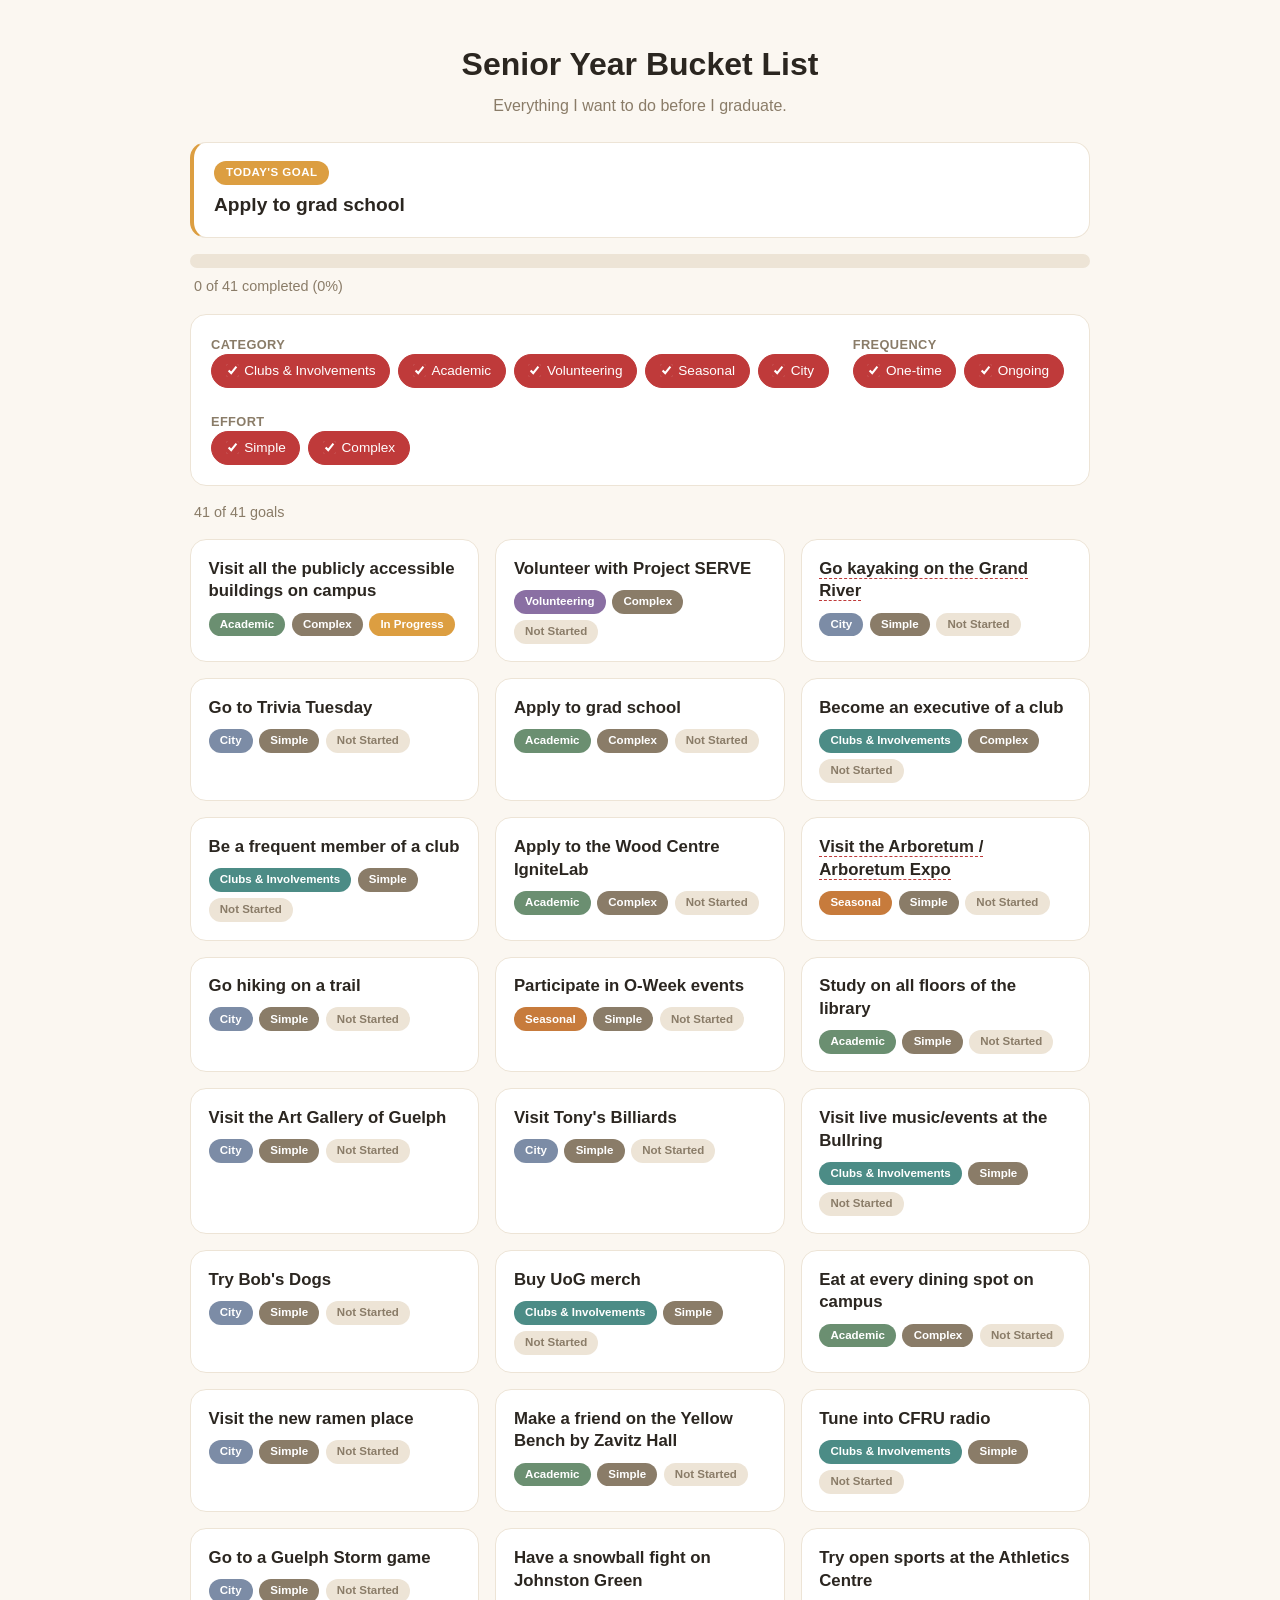
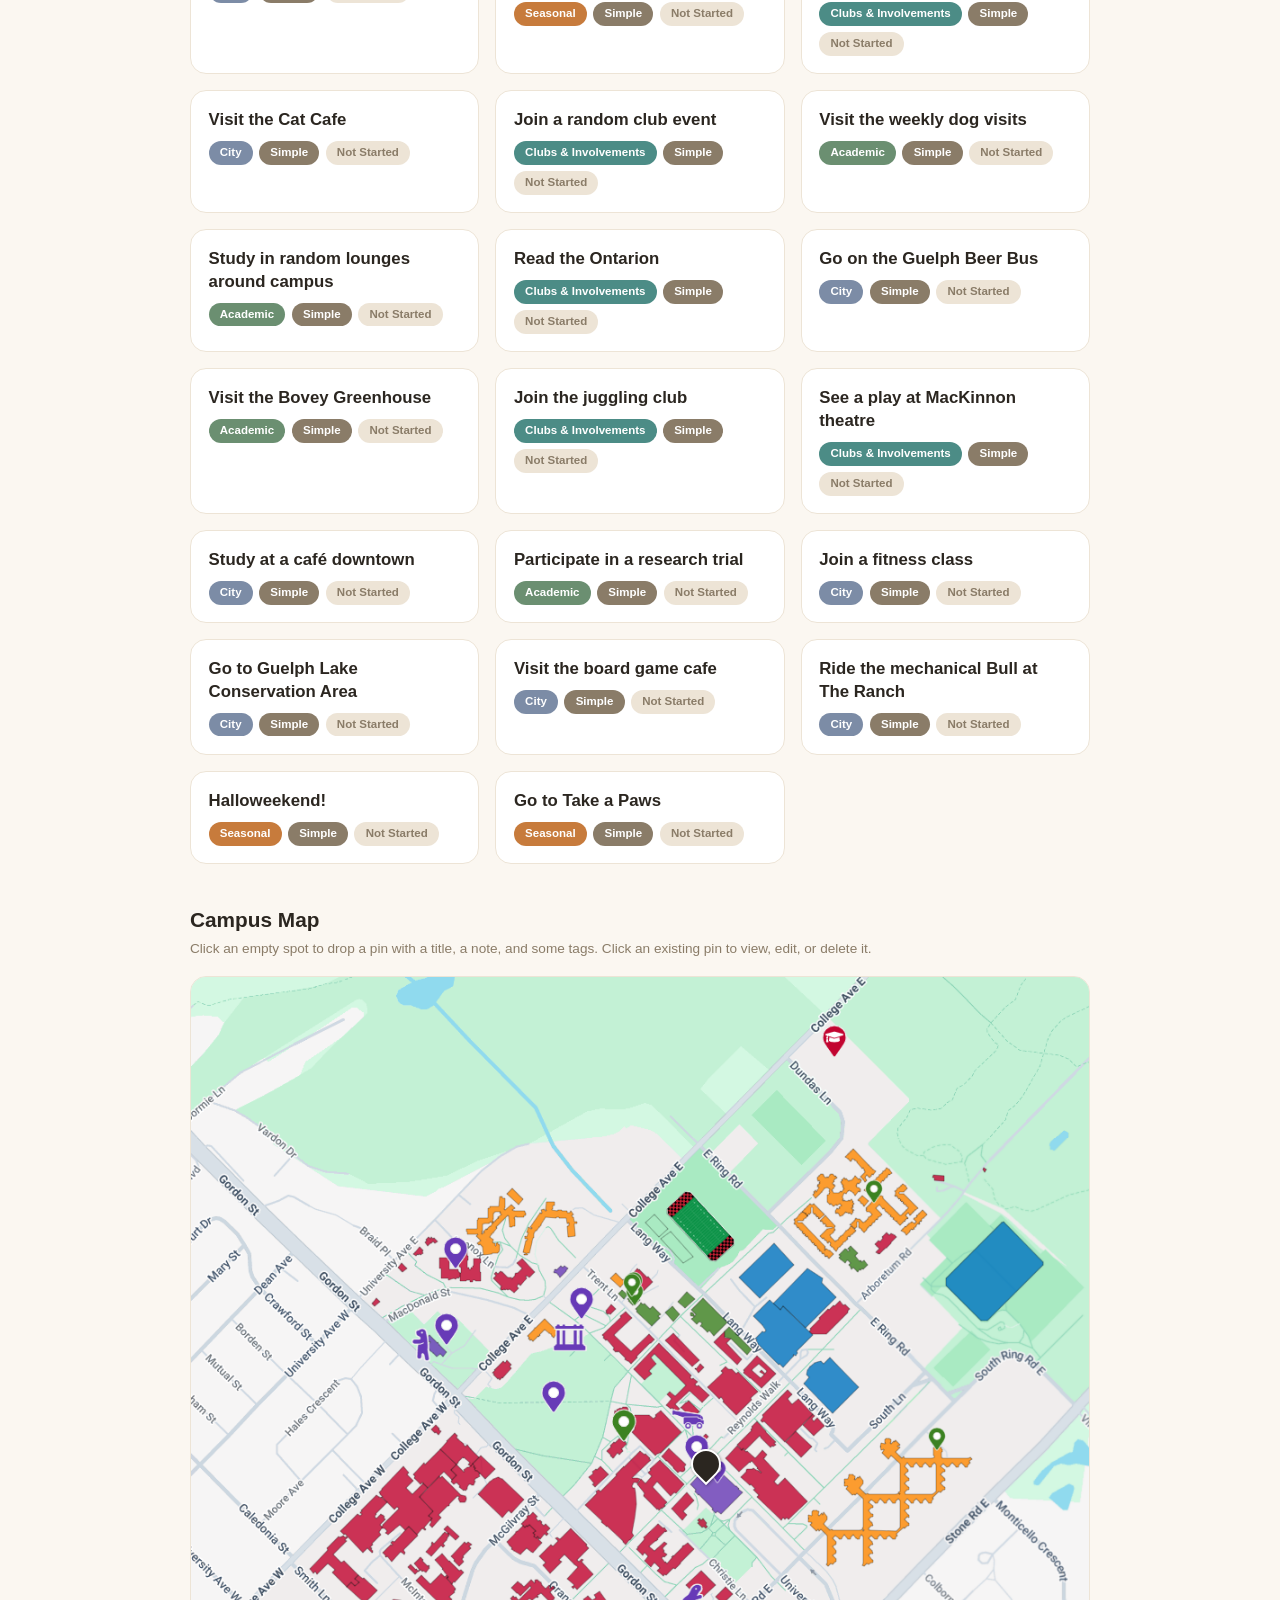
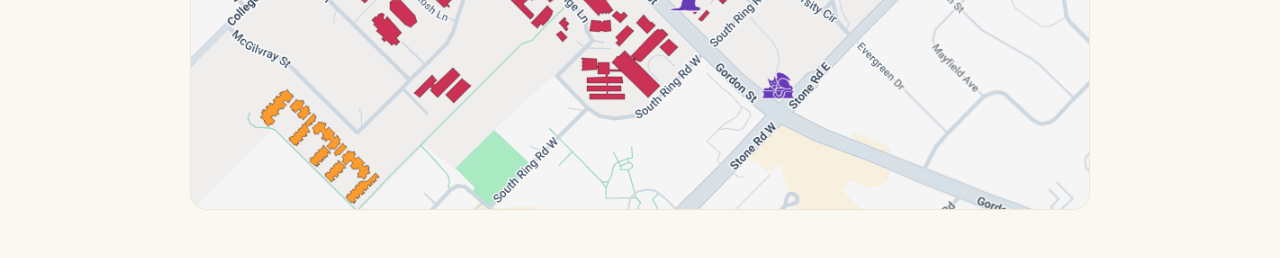
==== index.html @ 3c8c7249 "Added more filters and goals" ====
<!DOCTYPE html>
<html lang="en">
<head>
  <meta charset="UTF-8">
  <meta name="viewport" content="width=device-width, initial-scale=1.0">
  <title>Senior Year Bucket List</title>
  <link rel="stylesheet" href="style.css">
</head>
<body>
  <header class="page-header">
    <h1>Senior Year Bucket List</h1>
    <p class="subtitle">Everything I want to do before I graduate.</p>
  </header>

  <main>
    <section class="todays-goal" id="todaysGoal" aria-label="Today's goal"></section>

    <section class="progress" aria-label="Progress">
      <div class="progress-track">
        <div class="progress-fill" id="progressFill"></div>
      </div>
      <p class="progress-label" id="progressLabel"></p>
    </section>

    <section class="filters" aria-label="Filter goals">
      <fieldset class="filter-group" data-filter-key="category">
        <legend>Category</legend>
        <label class="filter-pill">
          <input type="checkbox" value="clubs-involvements" checked>
          <span>Clubs &amp; Involvements</span>
        </label>
        <label class="filter-pill">
          <input type="checkbox" value="academic" checked>
          <span>Academic</span>
        </label>
        <label class="filter-pill">
          <input type="checkbox" value="volunteering" checked>
          <span>Volunteering</span>
        </label>
        <label class="filter-pill">
          <input type="checkbox" value="seasonal" checked>
          <span>Seasonal</span>
        </label>
        <label class="filter-pill">
          <input type="checkbox" value="city" checked>
          <span>City</span>
        </label>
      </fieldset>

      <fieldset class="filter-group" data-filter-key="frequency">
        <legend>Frequency</legend>
        <label class="filter-pill">
          <input type="checkbox" value="one-time" checked>
          <span>One-time</span>
        </label>
        <label class="filter-pill">
          <input type="checkbox" value="ongoing" checked>
          <span>Ongoing</span>
        </label>
      </fieldset>

      <fieldset class="filter-group" data-filter-key="effort">
        <legend>Effort</legend>
        <label class="filter-pill">
          <input type="checkbox" value="simple" checked>
          <span>Simple</span>
        </label>
        <label class="filter-pill">
          <input type="checkbox" value="complex" checked>
          <span>Complex</span>
        </label>
      </fieldset>
    </section>

    <p class="result-count" id="resultCount"></p>

    <ul class="goal-list" id="goalList" aria-live="polite"></ul>

    <section class="campus-map" aria-label="Campus map">
      <h2>Campus Map</h2>
      <p class="map-hint">
        Click an empty spot to drop a pin with a title, a note, and some tags.
        Click an existing pin to view, edit, or delete it.
      </p>
      <div class="map-container" id="mapContainer">
        <img src="map1.png" alt="University of Guelph campus map" id="mapImage">
      </div>
      <button type="button" id="downloadPlacesBtn" class="download-btn" hidden>
        Download updated places.json
      </button>
    </section>
  </main>

  <script src="app.js"></script>
</body>
</html>
---- style.css ----
:root {
  --color-bg: #FBF7F1;
  --color-text: #2B2620;
  --color-accent: #BF3A3A;
  --color-accent-2: #DC9E41;
  --color-card-bg: #FFFFFF;
  --color-border: #EDE4D6;
  --color-muted: #8A7C68;

  /* goal category color coding, kept separate from the core palette */
  --color-cat-clubs-involvements: #4C8C86;
  --color-cat-academic: #6B8F71;
  --color-cat-volunteering: #8A6FA3;
  --color-cat-seasonal: #C77B3C;
  --color-cat-city: #7C8CA6;
}

* {
  box-sizing: border-box;
}

body {
  margin: 0;
  padding: 0 1.5rem 3rem;
  background: var(--color-bg);
  color: var(--color-text);
  font-family: -apple-system, BlinkMacSystemFont, "Segoe UI", Roboto, sans-serif;
  line-height: 1.5;
}

.page-header {
  max-width: 900px;
  margin: 0 auto;
  padding: 2.5rem 0 1.5rem;
  text-align: center;
}

.page-header h1 {
  margin: 0 0 0.4rem;
  font-size: 2rem;
}

.subtitle {
  margin: 0;
  color: var(--color-muted);
}

main {
  max-width: 900px;
  margin: 0 auto;
}

.todays-goal {
  background: var(--color-card-bg);
  border: 1px solid var(--color-border);
  border-left: 4px solid var(--color-accent-2);
  border-radius: 16px;
  padding: 1.1rem 1.25rem;
  margin-bottom: 1rem;
  display: flex;
  flex-direction: column;
  gap: 0.4rem;
}

.todays-goal-badge {
  display: inline-block;
  align-self: flex-start;
  padding: 0.2rem 0.75rem;
  border-radius: 20px;
  background: var(--color-accent-2);
  color: #fff;
  font-size: 0.72rem;
  font-weight: 700;
  text-transform: uppercase;
  letter-spacing: 0.04em;
}

.todays-goal h2 {
  margin: 0;
  font-size: 1.2rem;
}

.todays-goal h2 a {
  color: inherit;
  text-decoration: none;
  border-bottom: 1px dashed var(--color-accent-2);
}

.todays-goal h2 a:hover {
  color: var(--color-accent);
}

.todays-goal p {
  margin: 0;
  color: var(--color-muted);
  font-size: 0.9rem;
}

.progress {
  margin-bottom: 1rem;
}

.progress-track {
  width: 100%;
  height: 14px;
  background: var(--color-border);
  border-radius: 20px;
  overflow: hidden;
}

.progress-fill {
  height: 100%;
  width: 0%;
  background: var(--color-accent);
  border-radius: 20px;
  transition: width 0.25s ease;
}

.progress-label {
  margin: 0.5rem 0 0 0.25rem;
  font-size: 0.9rem;
  color: var(--color-muted);
}

.filters {
  display: flex;
  flex-wrap: wrap;
  gap: 1.5rem;
  padding: 1.25rem;
  background: var(--color-card-bg);
  border: 1px solid var(--color-border);
  border-radius: 16px;
  margin-bottom: 1rem;
}

.filter-group {
  border: none;
  margin: 0;
  padding: 0;
  display: flex;
  align-items: center;
  gap: 0.5rem;
  flex-wrap: wrap;
}

.filter-group legend {
  font-size: 0.8rem;
  font-weight: 600;
  color: var(--color-muted);
  text-transform: uppercase;
  letter-spacing: 0.03em;
  padding: 0;
  margin-right: 0.25rem;
}

.filter-pill {
  display: inline-flex;
  align-items: center;
  gap: 0.35rem;
  padding: 0.35rem 0.85rem;
  border: 1px solid var(--color-border);
  border-radius: 20px;
  font-size: 0.85rem;
  cursor: pointer;
  background: var(--color-bg);
  transition: background 0.15s ease, border-color 0.15s ease;
}

.filter-pill:has(input:checked) {
  background: var(--color-accent);
  border-color: var(--color-accent);
  color: #fff;
}

.filter-pill input {
  margin: 0;
  accent-color: var(--color-accent);
}

.result-count {
  color: var(--color-muted);
  font-size: 0.9rem;
  margin: 0 0 1rem 0.25rem;
}

.goal-list {
  list-style: none;
  margin: 0;
  padding: 0;
  display: grid;
  grid-template-columns: repeat(auto-fill, minmax(260px, 1fr));
  gap: 1rem;
}

.goal-card {
  background: var(--color-card-bg);
  border: 1px solid var(--color-border);
  border-radius: 16px;
  padding: 1.1rem;
  display: flex;
  flex-direction: column;
  gap: 0.6rem;
}

.goal-card h2 {
  margin: 0;
  font-size: 1.05rem;
  line-height: 1.35;
}

.goal-card h2 a {
  color: inherit;
  text-decoration: none;
  border-bottom: 1px dashed var(--color-accent);
}

.goal-card h2 a:hover {
  color: var(--color-accent);
}

.badges {
  display: flex;
  flex-wrap: wrap;
  gap: 0.4rem;
}

.badge {
  display: inline-block;
  padding: 0.2rem 0.7rem;
  border-radius: 20px;
  font-size: 0.72rem;
  font-weight: 600;
  color: #fff;
  text-transform: capitalize;
}

.badge-category-clubs-involvements {
  background: var(--color-cat-clubs-involvements);
}

.badge-category-academic {
  background: var(--color-cat-academic);
}

.badge-category-volunteering {
  background: var(--color-cat-volunteering);
}

.badge-category-seasonal {
  background: var(--color-cat-seasonal);
}

.badge-category-city {
  background: var(--color-cat-city);
}

.badge-effort {
  background: var(--color-muted);
}

.badge-status-not-started {
  background: var(--color-border);
  color: var(--color-muted);
}

.badge-status-in-progress {
  background: var(--color-accent-2);
}

.badge-status-done {
  background: var(--color-accent);
}

.goal-notes {
  margin: 0;
  color: var(--color-muted);
  font-size: 0.85rem;
}

.empty-state {
  grid-column: 1 / -1;
  text-align: center;
  color: var(--color-muted);
  padding: 2.5rem 1rem;
}

.campus-map {
  margin-top: 2.5rem;
}

.campus-map h2 {
  margin: 0 0 0.25rem;
  font-size: 1.3rem;
}

.map-hint {
  margin: 0 0 1rem;
  color: var(--color-muted);
  font-size: 0.85rem;
}

.map-container {
  position: relative;
  width: 100%;
  border: 1px solid var(--color-border);
  border-radius: 16px;
  overflow: hidden;
  cursor: crosshair;
  line-height: 0;
}

.map-container img {
  display: block;
  width: 100%;
  height: auto;
  user-select: none;
  -webkit-user-drag: none;
}

.map-pin {
  position: absolute;
  width: 30px;
  height: 30px;
  margin-left: -15px;
  margin-top: -30px;
  background: var(--color-text);
  border: 2px solid #fff;
  border-radius: 50% 50% 50% 0;
  transform: rotate(-45deg);
  cursor: pointer;
  box-shadow: 0 1px 3px rgba(0, 0, 0, 0.35);
}

.map-pin:hover {
  background: var(--color-accent);
}

.map-popover {
  position: absolute;
  z-index: 10;
  background: var(--color-card-bg);
  border: 1px solid var(--color-border);
  border-radius: 12px;
  padding: 0.85rem;
  min-width: 260px;
  max-width: 300px;
  box-shadow: 0 4px 16px rgba(43, 38, 32, 0.2);
  display: flex;
  flex-direction: column;
  gap: 0.6rem;
  font-size: 0.85rem;
  line-height: 1.4;
  cursor: default;
}

.map-popover h3 {
  margin: 0;
  font-size: 0.9rem;
}

.map-popover p {
  margin: 0;
  color: var(--color-text);
}

.map-popover label.field-label {
  display: flex;
  flex-direction: column;
  gap: 0.3rem;
  font-size: 0.75rem;
  font-weight: 600;
  color: var(--color-muted);
  text-transform: uppercase;
  letter-spacing: 0.03em;
}

.map-popover select,
.map-popover input[type="text"],
.map-popover textarea {
  padding: 0.4rem 0.5rem;
  border-radius: 8px;
  border: 1px solid var(--color-border);
  font-size: 0.85rem;
  font-family: inherit;
  color: var(--color-text);
  text-transform: none;
  font-weight: 400;
  letter-spacing: normal;
  resize: vertical;
}

.map-popover-tags {
  display: flex;
  flex-wrap: wrap;
  gap: 0.4rem;
}

.map-popover-tags label {
  display: inline-flex;
  align-items: center;
  gap: 0.3rem;
  padding: 0.25rem 0.6rem;
  border: 1px solid var(--color-border);
  border-radius: 20px;
  font-size: 0.75rem;
  cursor: pointer;
  text-transform: none;
  font-weight: 400;
  color: var(--color-text);
}

.map-popover-tags label:has(input:checked) {
  background: var(--color-muted);
  border-color: var(--color-muted);
  color: #fff;
}

.map-popover-tags input {
  margin: 0;
}

.place-tags {
  display: flex;
  flex-wrap: wrap;
  gap: 0.35rem;
}

.badge-tag {
  background: var(--color-muted);
}

.map-popover-actions {
  display: flex;
  justify-content: flex-end;
  gap: 0.5rem;
  flex-wrap: wrap;
}

.map-popover button {
  padding: 0.35rem 0.9rem;
  border-radius: 20px;
  border: 1px solid var(--color-border);
  background: var(--color-bg);
  font-size: 0.8rem;
  cursor: pointer;
  font-family: inherit;
}

.map-popover button.primary {
  background: var(--color-accent);
  border-color: var(--color-accent);
  color: #fff;
}

.map-popover button.primary:disabled {
  background: var(--color-border);
  border-color: var(--color-border);
  color: var(--color-muted);
  cursor: not-allowed;
}

.download-btn {
  margin-top: 1rem;
  padding: 0.5rem 1.1rem;
  border-radius: 20px;
  border: 1px solid var(--color-accent);
  background: var(--color-accent);
  color: #fff;
  font-size: 0.85rem;
  cursor: pointer;
  font-family: inherit;
}
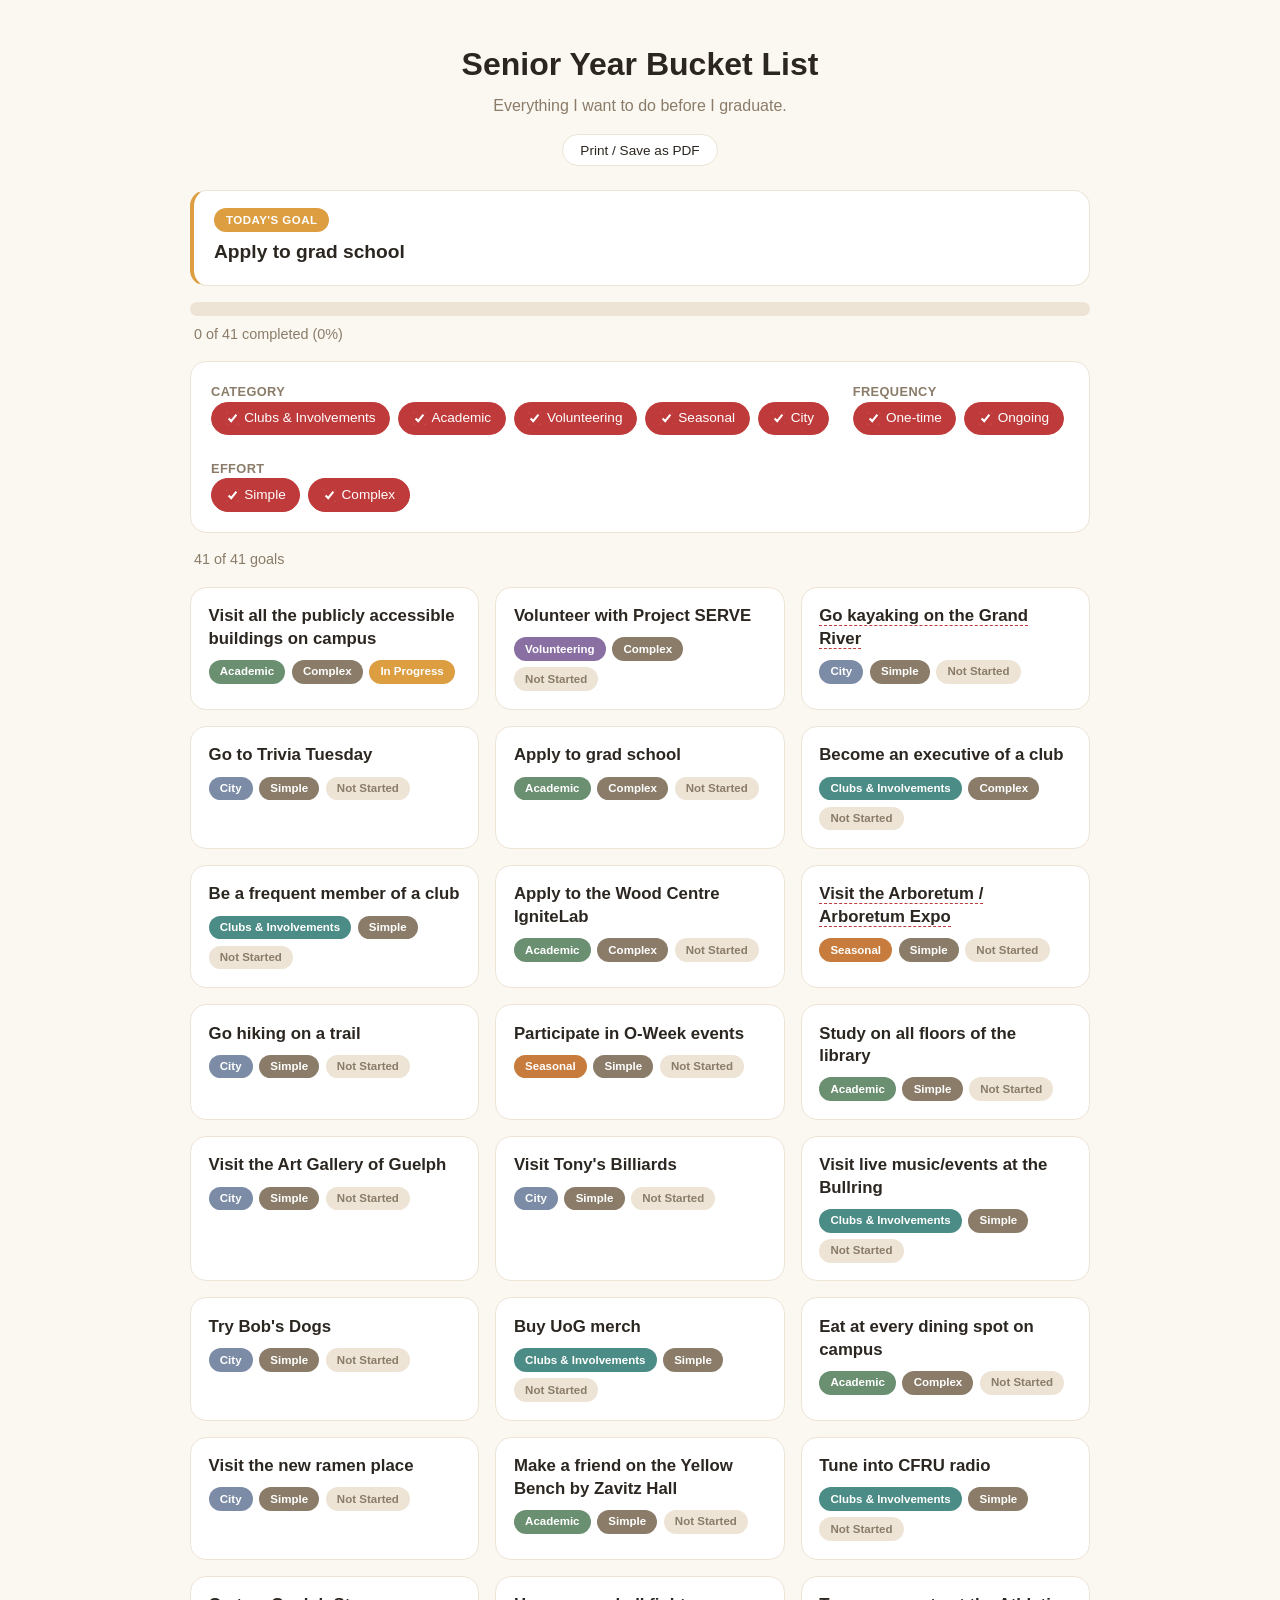
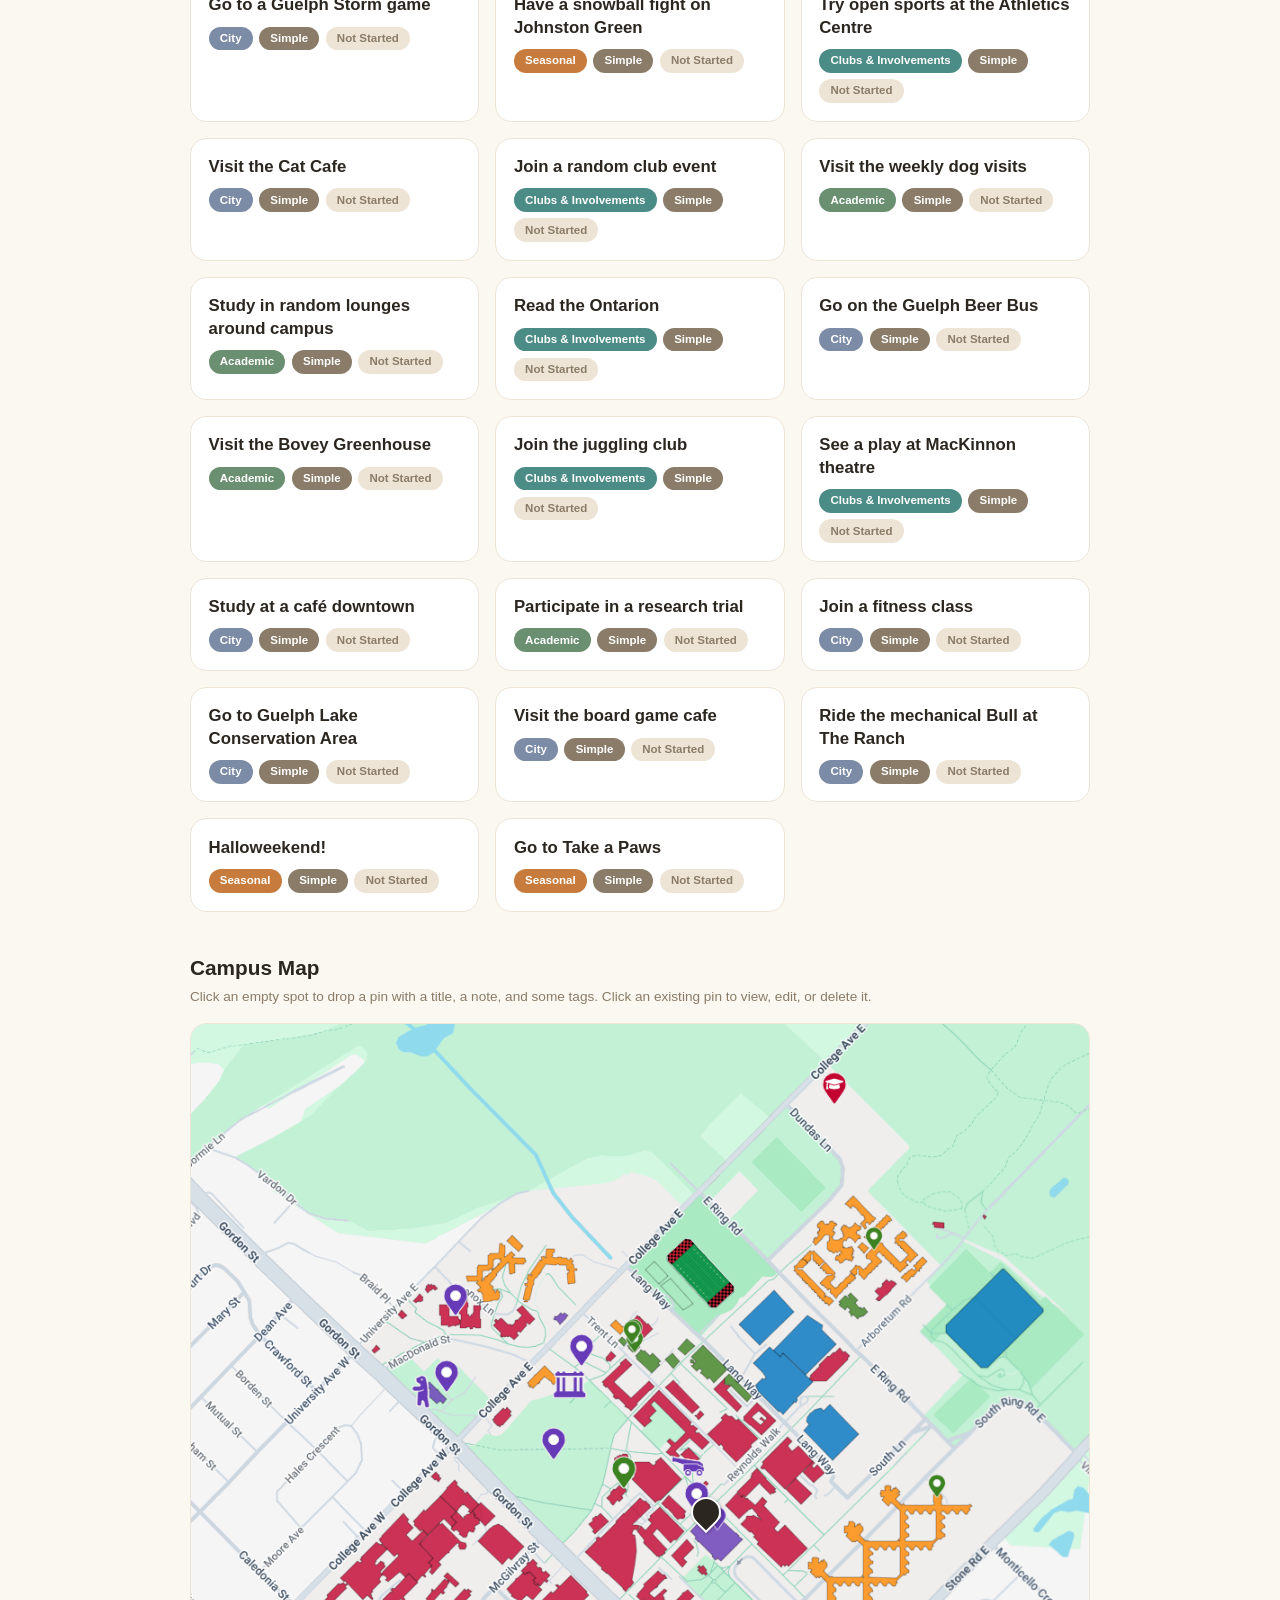
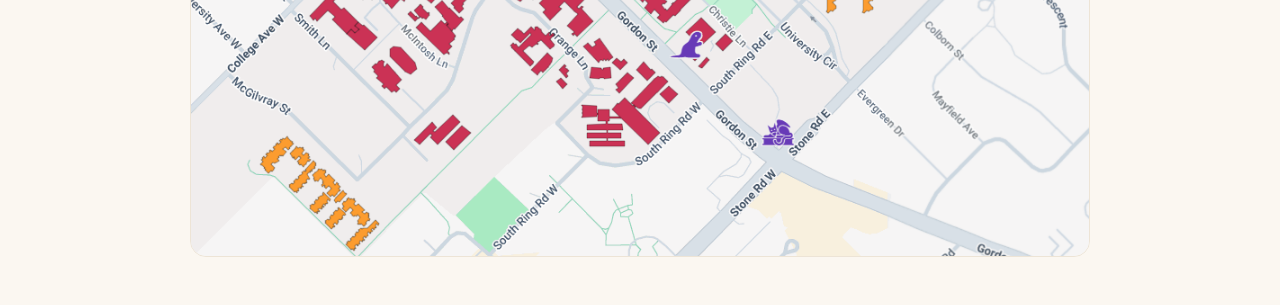
==== commit 1034ad96: "Genereated a print stylesheet" ====
--- a/index.html
+++ b/index.html
@@ -10,6 +10,7 @@
   <header class="page-header">
     <h1>Senior Year Bucket List</h1>
     <p class="subtitle">Everything I want to do before I graduate.</p>
+    <button type="button" id="printBtn" class="print-btn">Print / Save as PDF</button>
   </header>
 
   <main>
@@ -76,6 +77,8 @@
 
     <ul class="goal-list" id="goalList" aria-live="polite"></ul>
 
+    <div class="print-checklist" id="printChecklist"></div>
+
     <section class="campus-map" aria-label="Campus map">
       <h2>Campus Map</h2>
       <p class="map-hint">
--- a/style.css
+++ b/style.css
@@ -41,8 +41,24 @@
 }
 
 .subtitle {
-  margin: 0;
-  color: var(--color-muted);
+  margin: 0 0 1rem;
+  color: var(--color-muted);
+}
+
+.print-btn {
+  padding: 0.45rem 1.1rem;
+  border-radius: 20px;
+  border: 1px solid var(--color-border);
+  background: var(--color-card-bg);
+  color: var(--color-text);
+  font-size: 0.85rem;
+  cursor: pointer;
+  font-family: inherit;
+}
+
+.print-btn:hover {
+  border-color: var(--color-accent);
+  color: var(--color-accent);
 }
 
 main {
@@ -282,6 +298,10 @@
   text-align: center;
   color: var(--color-muted);
   padding: 2.5rem 1rem;
+}
+
+.print-checklist {
+  display: none;
 }
 
 .campus-map {
@@ -470,3 +490,94 @@
   cursor: pointer;
   font-family: inherit;
 }
+
+@media print {
+  body {
+    background: #fff;
+    color: #000;
+    padding: 0;
+  }
+
+  .print-btn,
+  .todays-goal,
+  .progress,
+  .filters,
+  .result-count,
+  .goal-list,
+  .campus-map {
+    display: none !important;
+  }
+
+  .page-header {
+    padding: 0 0 1rem;
+    text-align: left;
+  }
+
+  .print-checklist {
+    display: block;
+  }
+
+  .print-group {
+    margin-top: 1.5rem;
+  }
+
+  .print-group:first-child {
+    margin-top: 0;
+  }
+
+  .print-group-title {
+    margin: 0 0 0.3rem;
+    font-size: 0.75rem;
+    font-weight: 700;
+    text-transform: uppercase;
+    letter-spacing: 0.06em;
+    color: #555;
+    border-bottom: 1px solid #999;
+    padding-bottom: 0.25rem;
+  }
+
+  .print-group-list {
+    list-style: none;
+    margin: 0;
+    padding: 0;
+  }
+
+  .goal-card {
+    display: flex;
+    align-items: baseline;
+    gap: 0.5rem;
+    background: transparent;
+    border: none;
+    border-bottom: 1px solid #ccc;
+    border-radius: 0;
+    padding: 0.4rem 0;
+    break-inside: avoid;
+  }
+
+  .goal-card h2 {
+    font-size: 1rem;
+    font-weight: 400;
+  }
+
+  .goal-card h2::before {
+    content: "\2610  ";
+  }
+
+  .goal-card[data-status="done"] h2::before {
+    content: "\2611  ";
+  }
+
+  .goal-card .badges {
+    display: none;
+  }
+
+  .goal-card .goal-notes {
+    color: #555;
+    font-size: 0.8rem;
+  }
+
+  .goal-card h2 a {
+    color: inherit;
+    text-decoration: underline;
+  }
+}
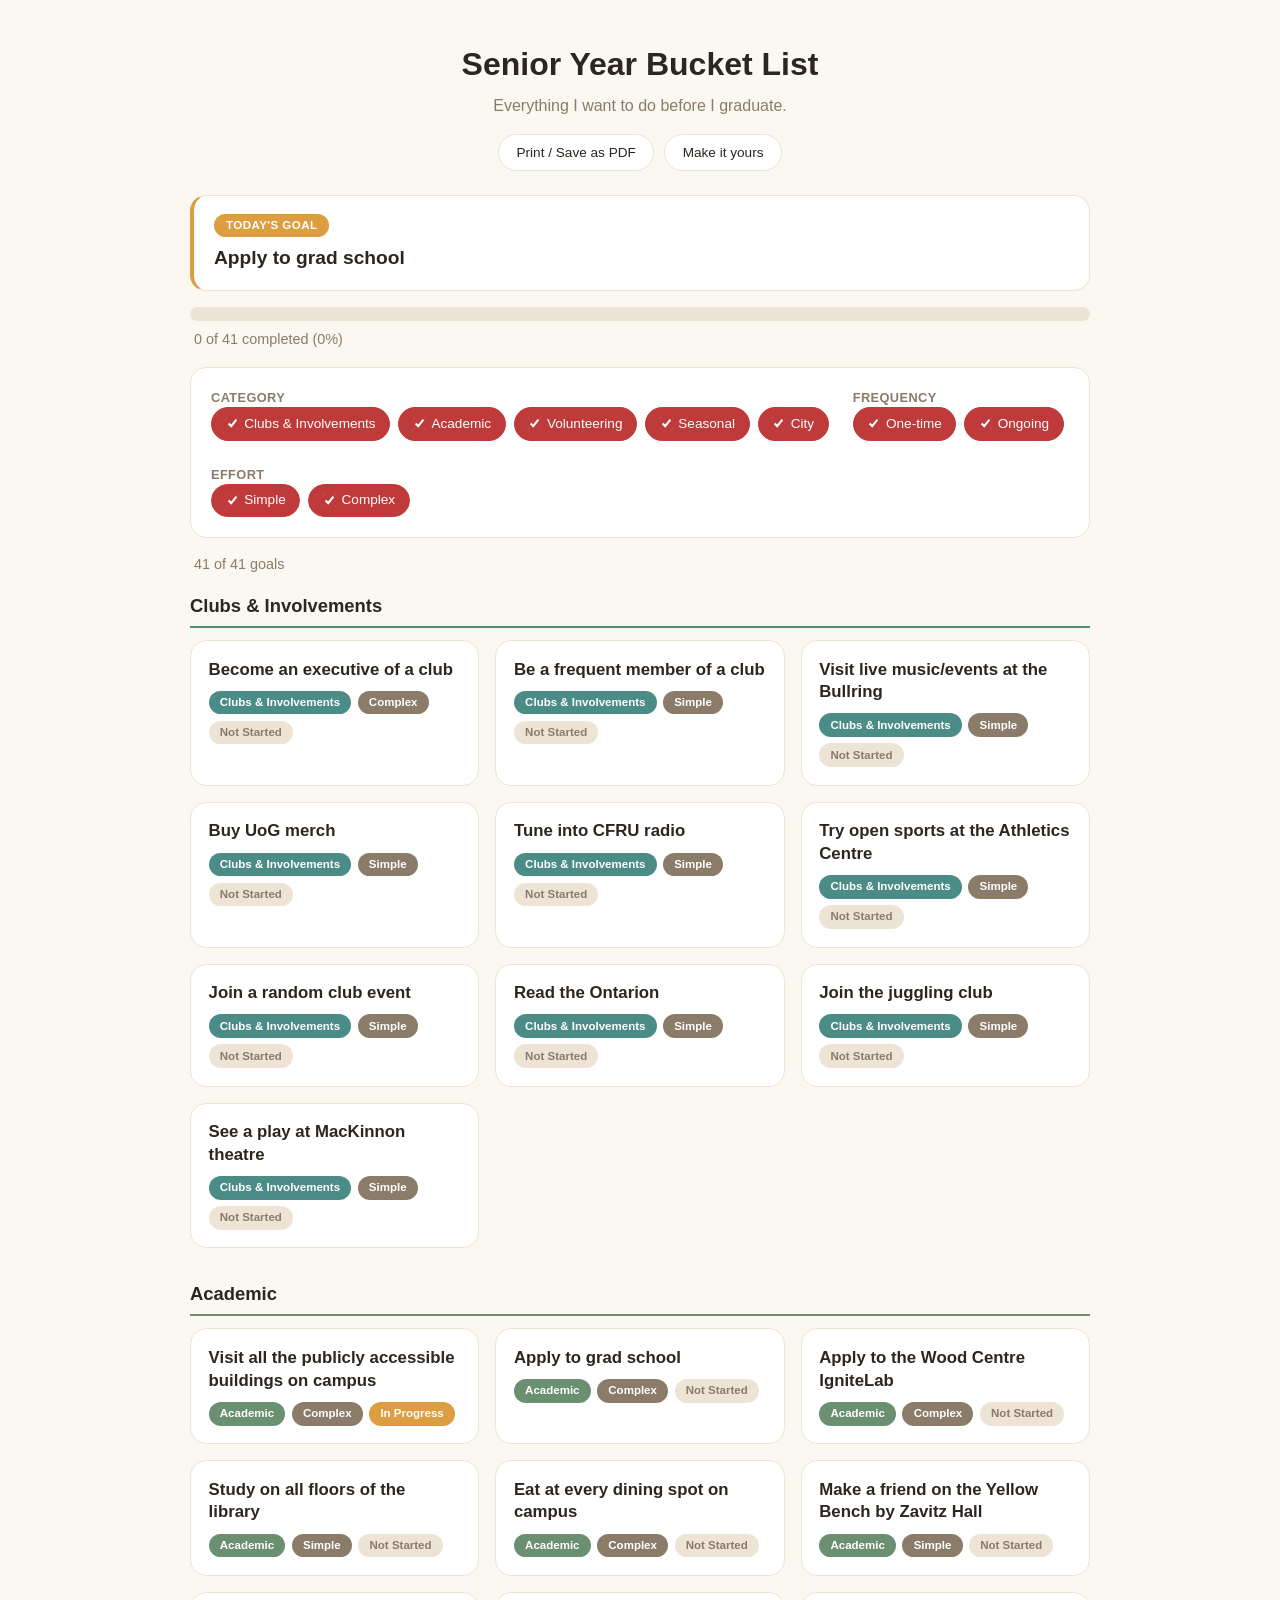
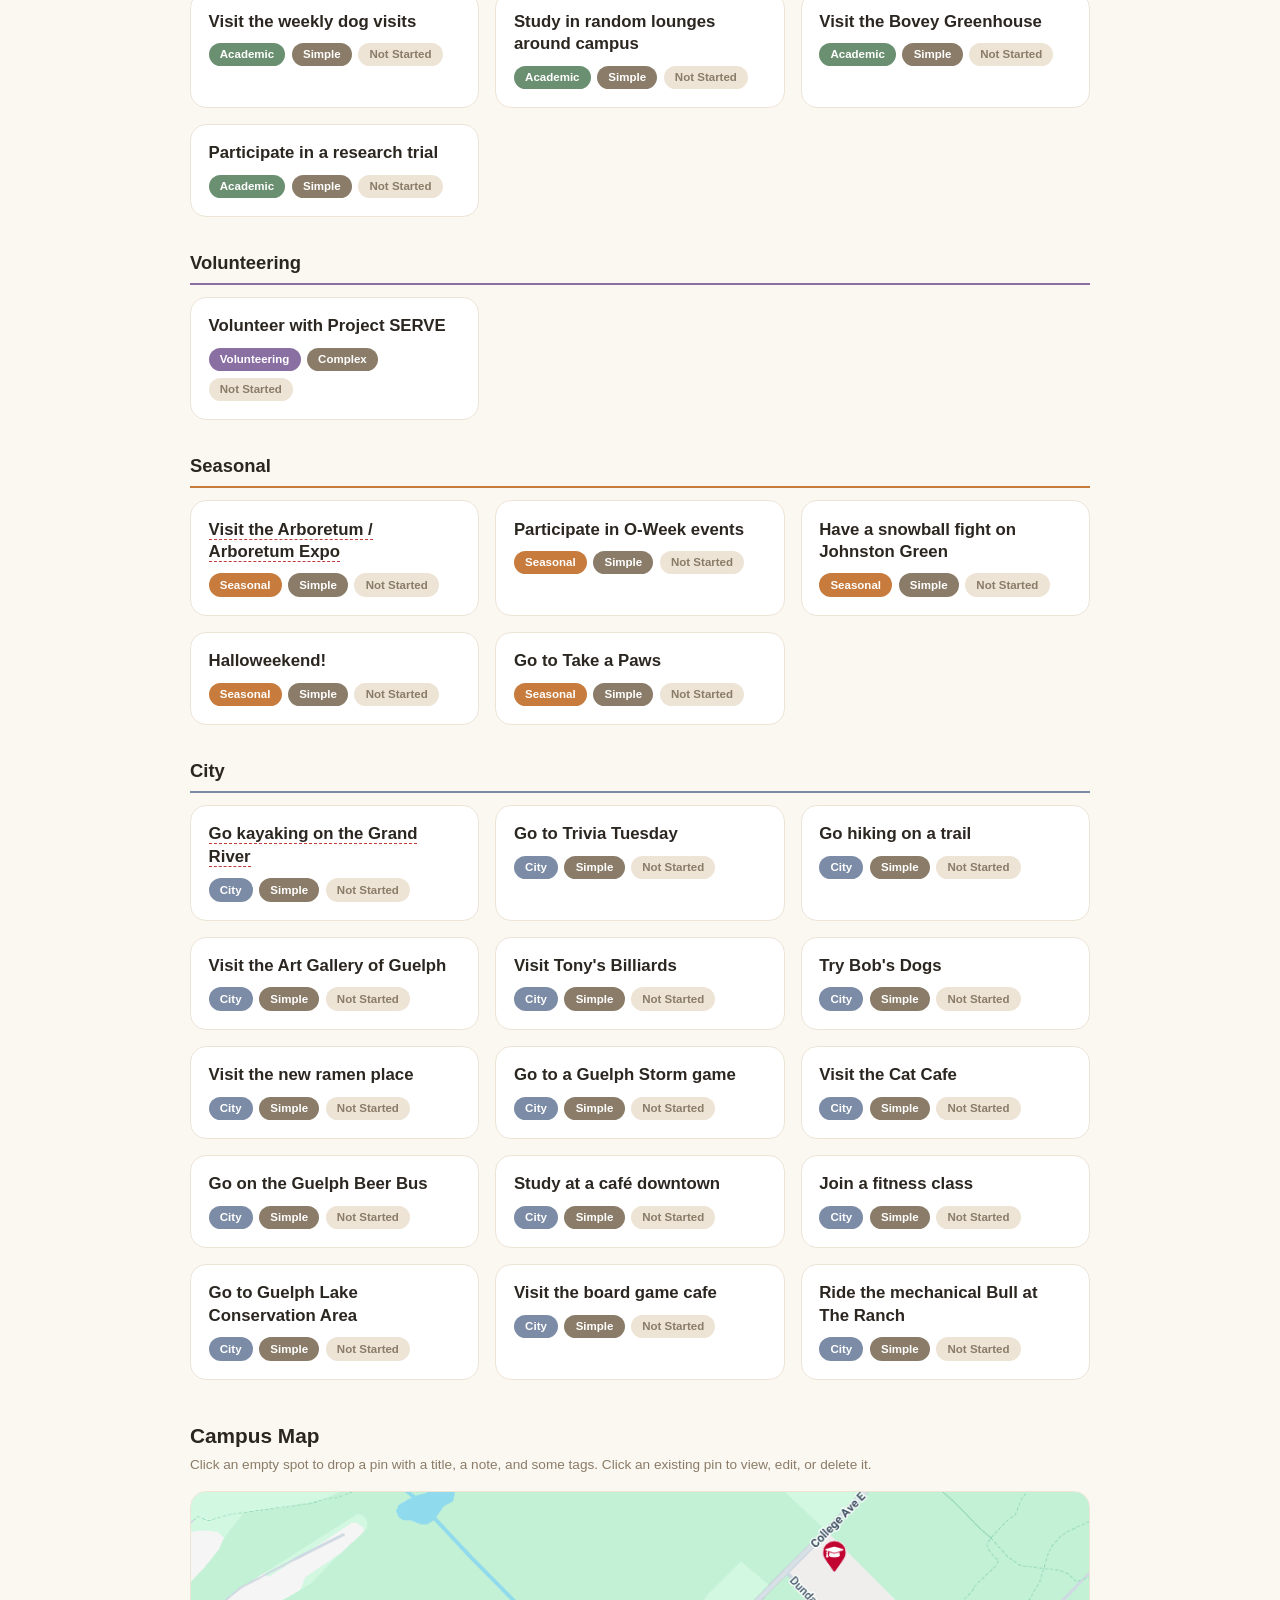
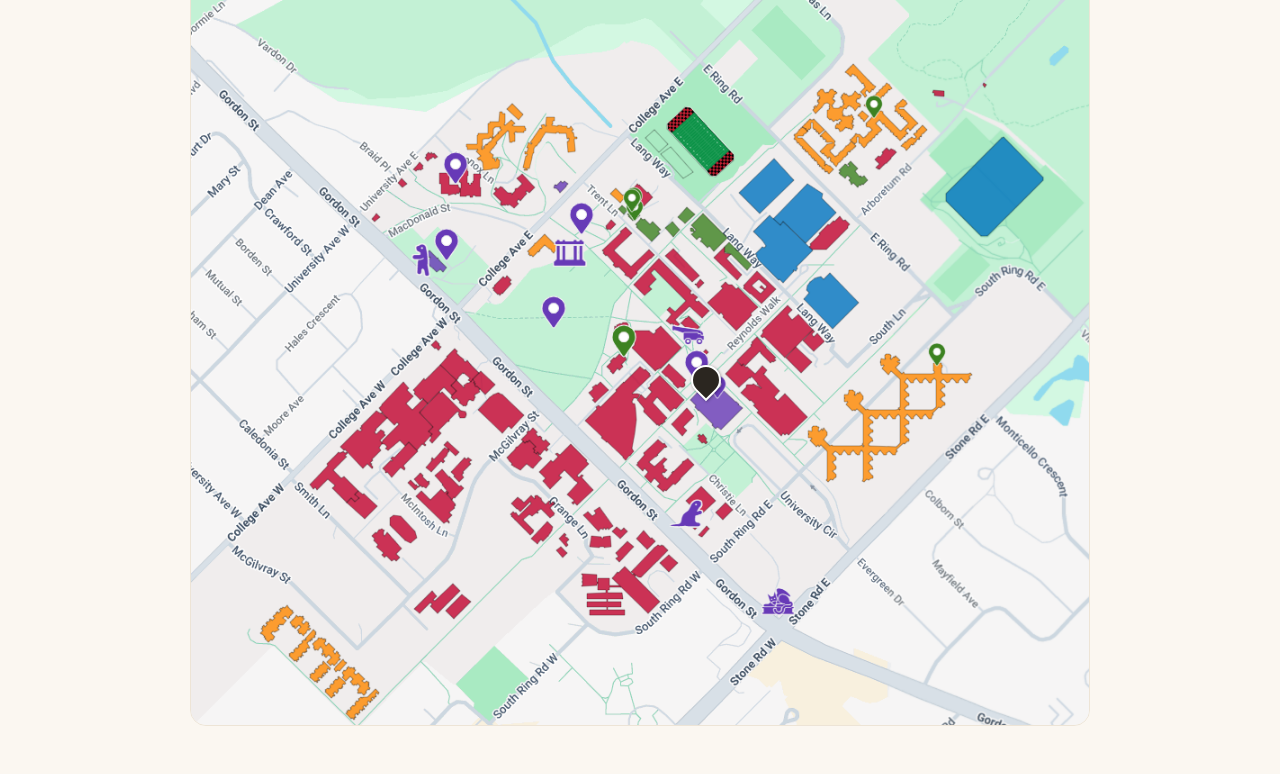
==== commit fa9e97b5: "Created a local ver of the list so that others can join and do the same. Added a CRUD feature for th" ====
--- a/index.html
+++ b/index.html
@@ -10,7 +10,10 @@
   <header class="page-header">
     <h1>Senior Year Bucket List</h1>
     <p class="subtitle">Everything I want to do before I graduate.</p>
-    <button type="button" id="printBtn" class="print-btn">Print / Save as PDF</button>
+    <div class="header-actions">
+      <button type="button" id="printBtn" class="print-btn">Print / Save as PDF</button>
+      <a href="make-it-yours.html" class="print-btn">Make it yours</a>
+    </div>
   </header>
 
   <main>
@@ -75,7 +78,7 @@
 
     <p class="result-count" id="resultCount"></p>
 
-    <ul class="goal-list" id="goalList" aria-live="polite"></ul>
+    <div id="goalList" aria-live="polite"></div>
 
     <div class="print-checklist" id="printChecklist"></div>
 
--- a/style.css
+++ b/style.css
@@ -45,7 +45,15 @@
   color: var(--color-muted);
 }
 
+.header-actions {
+  display: flex;
+  justify-content: center;
+  gap: 0.6rem;
+  flex-wrap: wrap;
+}
+
 .print-btn {
+  display: inline-block;
   padding: 0.45rem 1.1rem;
   border-radius: 20px;
   border: 1px solid var(--color-border);
@@ -54,6 +62,7 @@
   font-size: 0.85rem;
   cursor: pointer;
   font-family: inherit;
+  text-decoration: none;
 }
 
 .print-btn:hover {
@@ -199,6 +208,27 @@
   margin: 0 0 1rem 0.25rem;
 }
 
+.category-group {
+  margin-bottom: 2rem;
+}
+
+.category-group:last-child {
+  margin-bottom: 0;
+}
+
+.category-group-title {
+  margin: 0 0 0.75rem;
+  padding-bottom: 0.4rem;
+  font-size: 1.15rem;
+  border-bottom: 2px solid var(--color-border);
+}
+
+.category-group-title-clubs-involvements { border-bottom-color: var(--color-cat-clubs-involvements); }
+.category-group-title-academic { border-bottom-color: var(--color-cat-academic); }
+.category-group-title-volunteering { border-bottom-color: var(--color-cat-volunteering); }
+.category-group-title-seasonal { border-bottom-color: var(--color-cat-seasonal); }
+.category-group-title-city { border-bottom-color: var(--color-cat-city); }
+
 .goal-list {
   list-style: none;
   margin: 0;
@@ -294,7 +324,6 @@
 }
 
 .empty-state {
-  grid-column: 1 / -1;
   text-align: center;
   color: var(--color-muted);
   padding: 2.5rem 1rem;
@@ -491,6 +520,45 @@
   font-family: inherit;
 }
 
+.mit-card {
+  background: var(--color-card-bg);
+  border: 1px solid var(--color-border);
+  border-radius: 16px;
+  padding: 1.5rem;
+}
+
+.mit-card p {
+  margin: 0 0 1rem;
+}
+
+.mit-points {
+  margin: 0 0 1.25rem;
+  padding-left: 1.2rem;
+  color: var(--color-muted);
+  display: flex;
+  flex-direction: column;
+  gap: 0.5rem;
+}
+
+.mit-status {
+  margin: 0.75rem 0 0;
+  color: var(--color-muted);
+  font-size: 0.85rem;
+}
+
+.mit-back {
+  margin-top: 1.25rem;
+}
+
+.mit-back a {
+  color: var(--color-muted);
+  text-decoration: none;
+}
+
+.mit-back a:hover {
+  color: var(--color-accent);
+}
+
 @media print {
   body {
     background: #fff;
@@ -503,7 +571,7 @@
   .progress,
   .filters,
   .result-count,
-  .goal-list,
+  .category-group,
   .campus-map {
     display: none !important;
   }
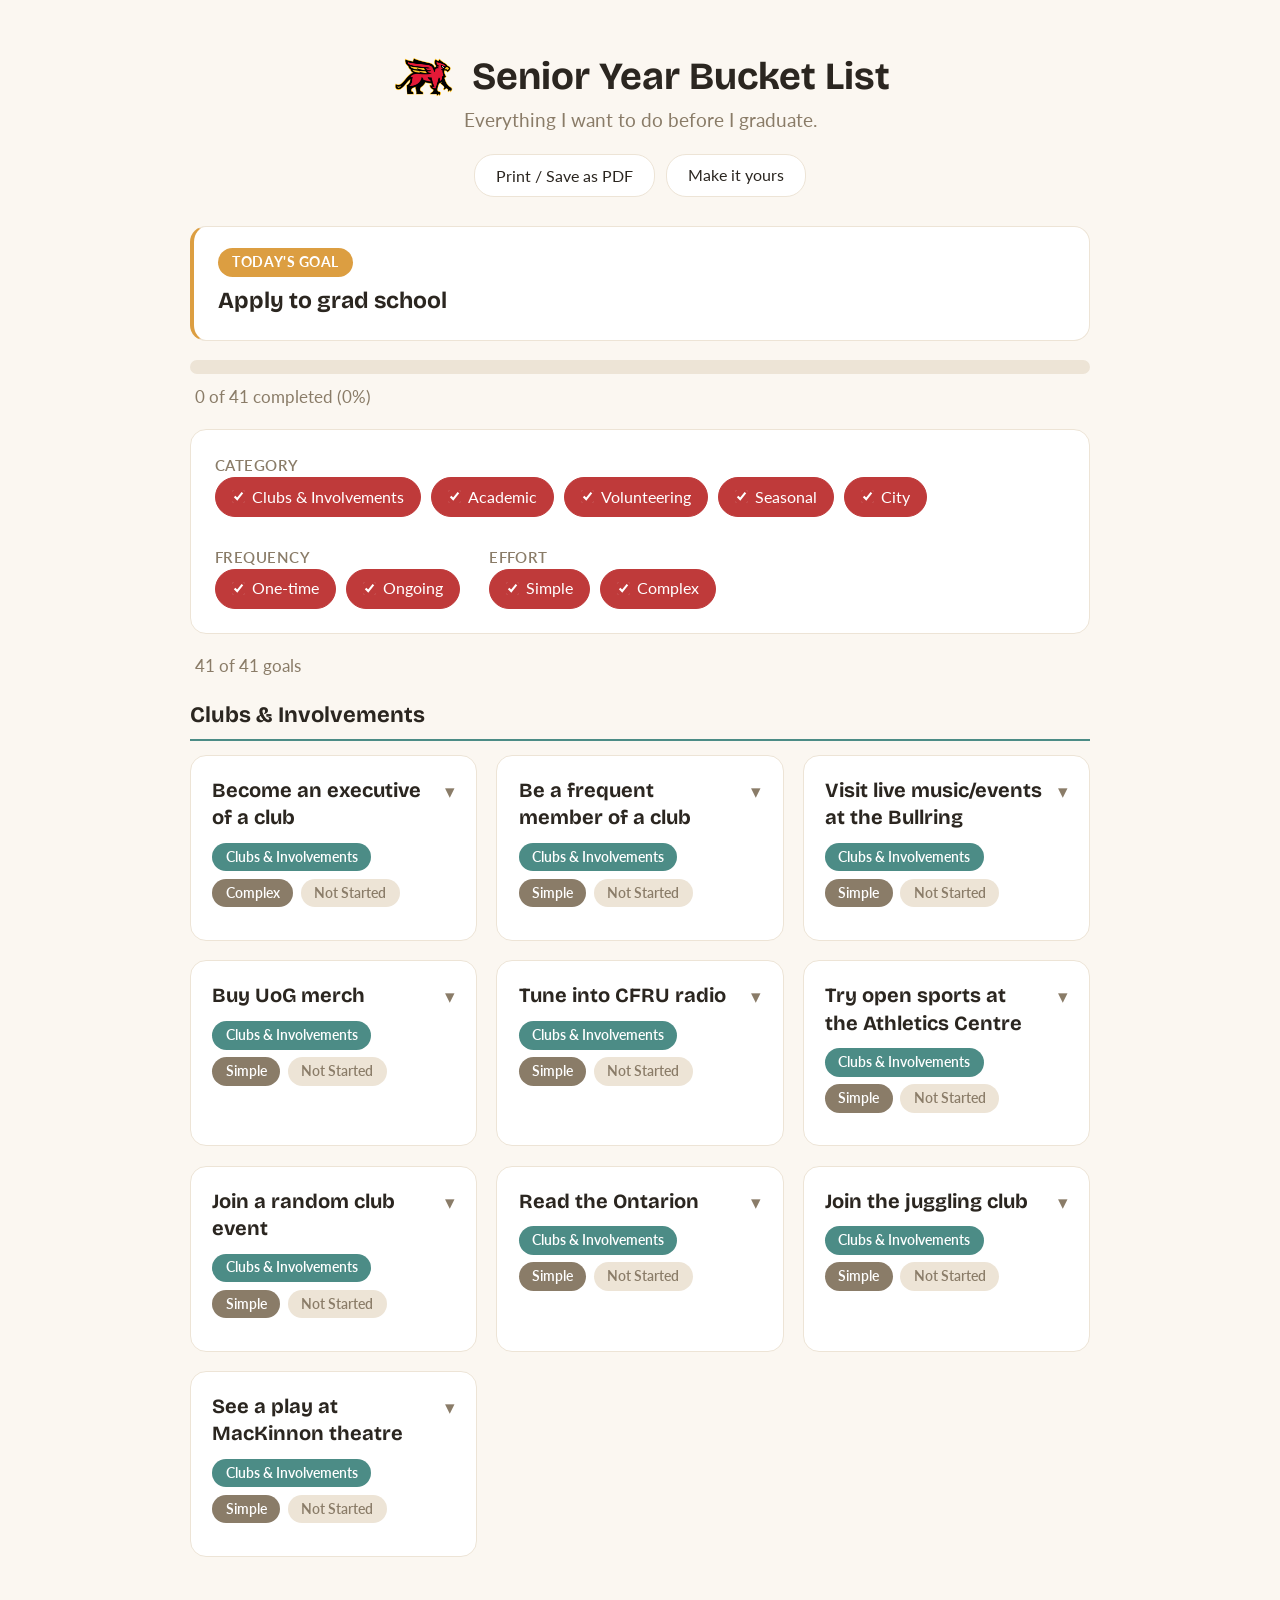
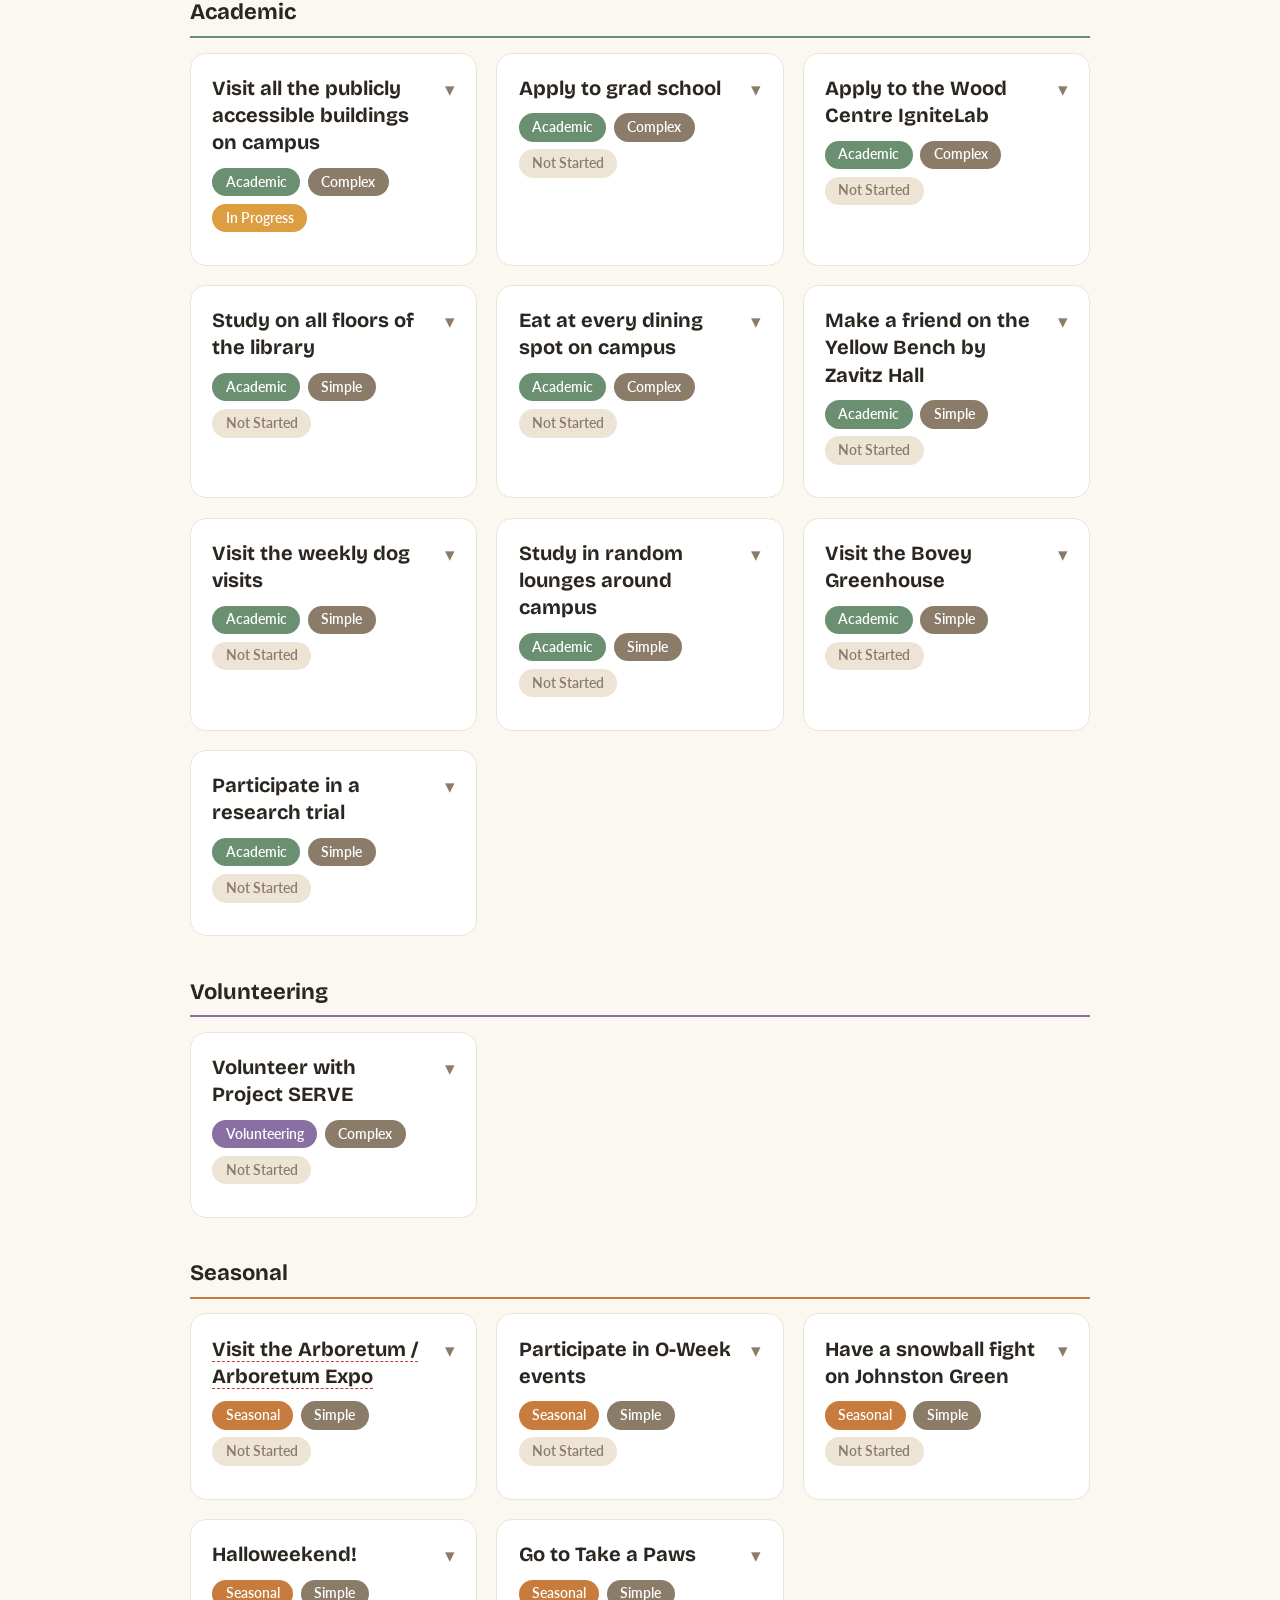
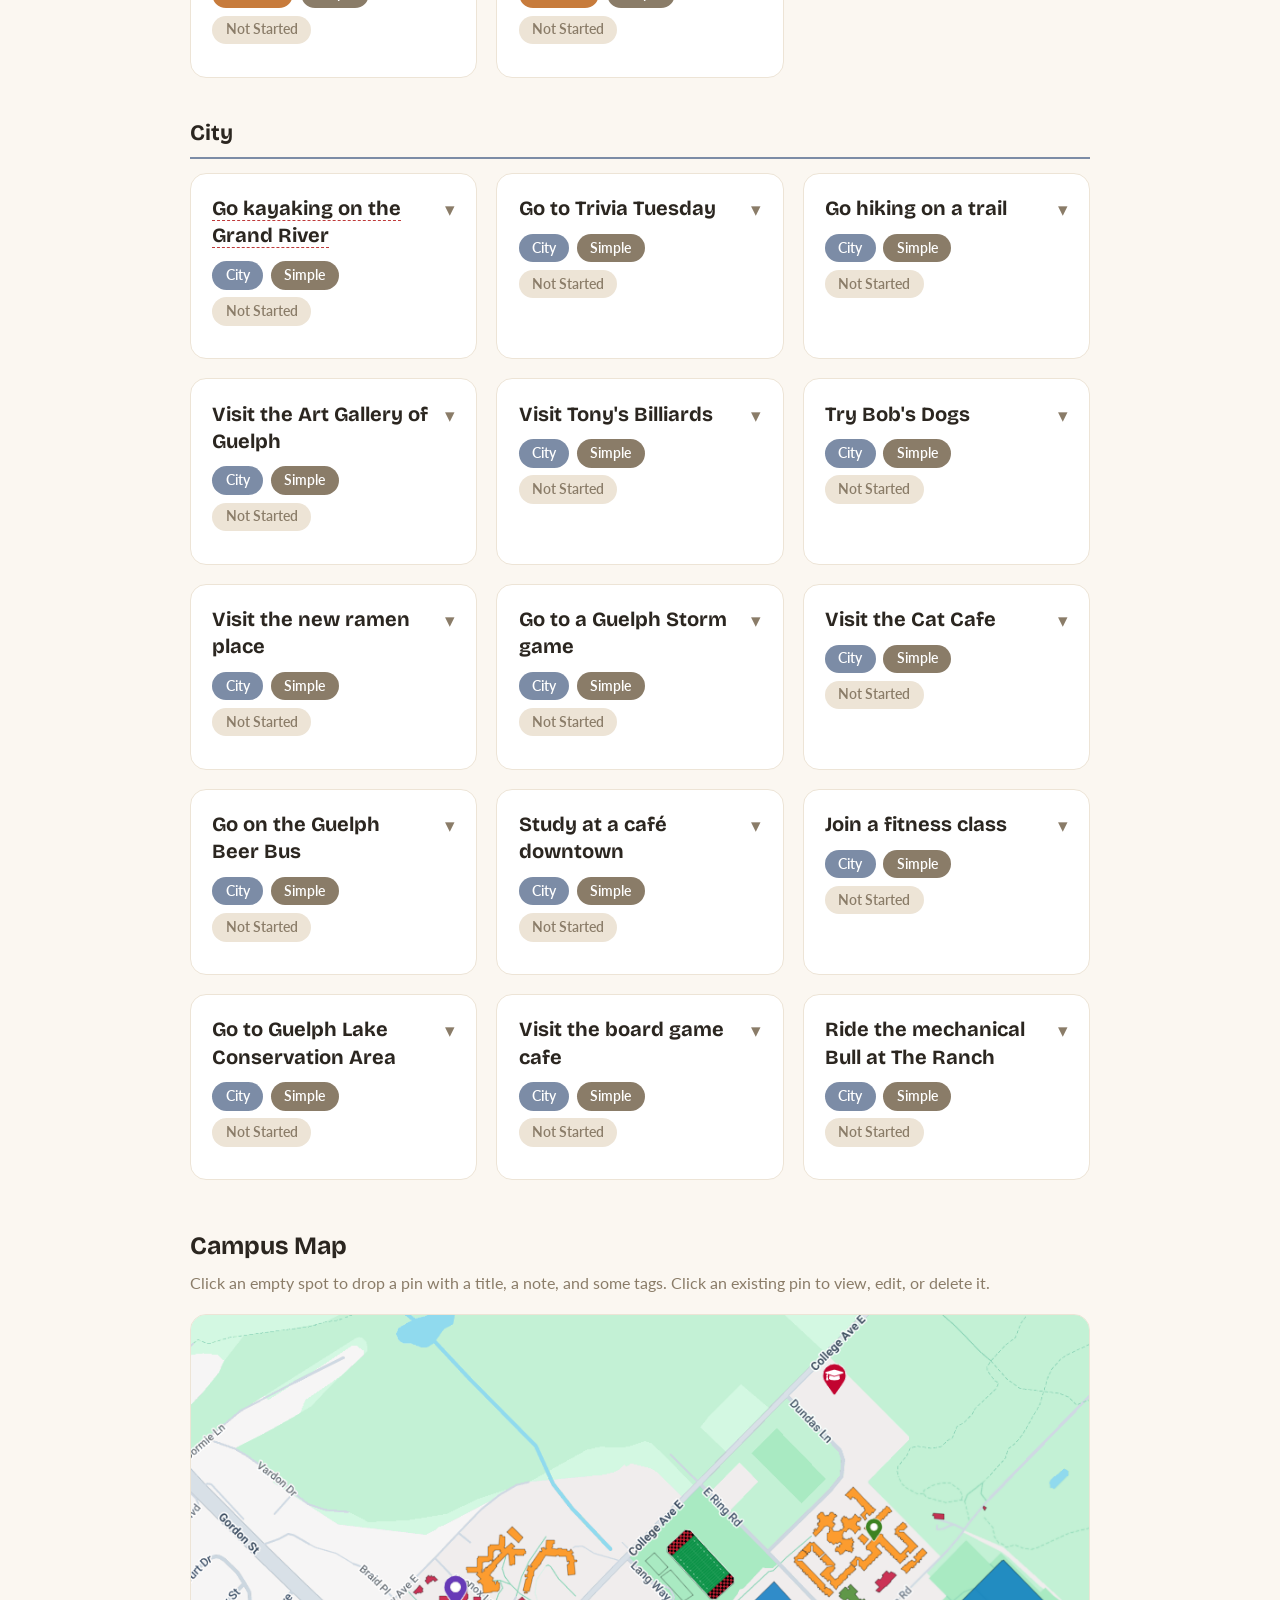
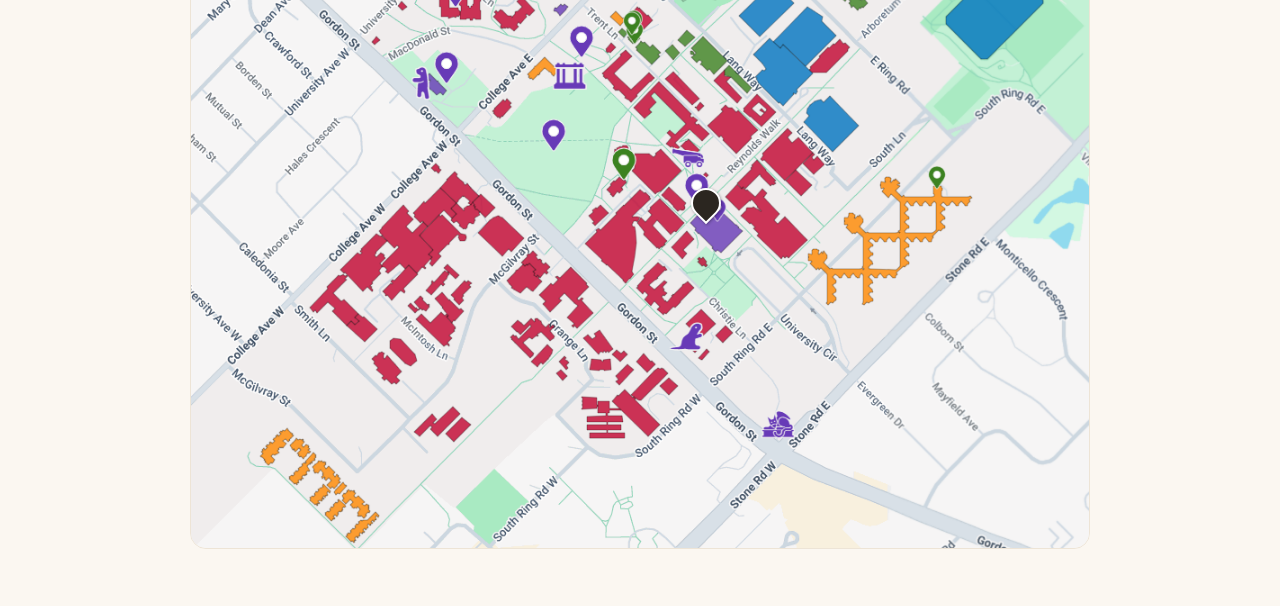
==== commit 1851908e: "Made it more personal/ and diary-like. Able to add images. Updated the HTML to match. Changed and ad" ====
--- a/index.html
+++ b/index.html
@@ -4,11 +4,18 @@
   <meta charset="UTF-8">
   <meta name="viewport" content="width=device-width, initial-scale=1.0">
   <title>Senior Year Bucket List</title>
+  <link rel="icon" type="image/png" href="gryphon-logo.png">
+  <link rel="preconnect" href="https://fonts.googleapis.com">
+  <link rel="preconnect" href="https://fonts.gstatic.com" crossorigin>
+  <link href="https://fonts.googleapis.com/css2?family=Bricolage+Grotesque:opsz,wght@12..96,200..800&family=Lato:wght@400;700;900&display=swap" rel="stylesheet">
   <link rel="stylesheet" href="style.css">
 </head>
 <body>
   <header class="page-header">
-    <h1>Senior Year Bucket List</h1>
+    <div class="page-header-title">
+      <img src="gryphon-logo.png" alt="Gryphon logo" class="site-logo">
+      <h1>Senior Year Bucket List</h1>
+    </div>
     <p class="subtitle">Everything I want to do before I graduate.</p>
     <div class="header-actions">
       <button type="button" id="printBtn" class="print-btn">Print / Save as PDF</button>
--- a/style.css
+++ b/style.css
@@ -13,10 +13,17 @@
   --color-cat-volunteering: #8A6FA3;
   --color-cat-seasonal: #C77B3C;
   --color-cat-city: #7C8CA6;
+
+  --font-heading: 'Bricolage Grotesque', -apple-system, BlinkMacSystemFont, "Segoe UI", sans-serif;
+  --font-body: 'Lato', -apple-system, BlinkMacSystemFont, "Segoe UI", sans-serif;
 }
 
 * {
   box-sizing: border-box;
+}
+
+html {
+  font-size: 120%;
 }
 
 body {
@@ -24,8 +31,12 @@
   padding: 0 1.5rem 3rem;
   background: var(--color-bg);
   color: var(--color-text);
-  font-family: -apple-system, BlinkMacSystemFont, "Segoe UI", Roboto, sans-serif;
+  font-family: var(--font-body);
   line-height: 1.5;
+}
+
+h1, h2, h3 {
+  font-family: var(--font-heading);
 }
 
 .page-header {
@@ -35,9 +46,25 @@
   text-align: center;
 }
 
+.page-header-title {
+  display: flex;
+  align-items: center;
+  justify-content: center;
+  gap: 0.6rem;
+}
+
+.site-logo {
+  height: 2.6rem;
+  width: auto;
+}
+
 .page-header h1 {
   margin: 0 0 0.4rem;
   font-size: 2rem;
+}
+
+.page-header-title h1 {
+  margin: 0;
 }
 
 .subtitle {
@@ -239,13 +266,21 @@
 }
 
 .goal-card {
+  position: relative;
   background: var(--color-card-bg);
   border: 1px solid var(--color-border);
   border-radius: 16px;
   padding: 1.1rem;
+  padding-right: 2.4rem;
   display: flex;
   flex-direction: column;
   gap: 0.6rem;
+  cursor: pointer;
+  transition: border-color 0.15s ease;
+}
+
+.goal-card:hover {
+  border-color: var(--color-accent);
 }
 
 .goal-card h2 {
@@ -262,6 +297,50 @@
 
 .goal-card h2 a:hover {
   color: var(--color-accent);
+}
+
+.expand-indicator {
+  position: absolute;
+  top: 1.1rem;
+  right: 1.1rem;
+  color: var(--color-muted);
+  transition: transform 0.25s ease;
+}
+
+.goal-card.expanded .expand-indicator {
+  transform: rotate(180deg);
+}
+
+.goal-expand {
+  display: grid;
+  grid-template-rows: 0fr;
+  transition: grid-template-rows 0.3s ease;
+}
+
+.goal-card.expanded .goal-expand {
+  grid-template-rows: 1fr;
+}
+
+.goal-expand-inner {
+  overflow: hidden;
+  display: flex;
+  flex-direction: column;
+  gap: 0.6rem;
+}
+
+.goal-notes-empty {
+  margin: 0;
+  color: var(--color-muted);
+  font-size: 0.85rem;
+  font-style: italic;
+}
+
+.goal-image {
+  width: 100%;
+  max-height: 220px;
+  object-fit: cover;
+  border-radius: 10px;
+  display: block;
 }
 
 .badges {
@@ -611,9 +690,7 @@
   }
 
   .goal-card {
-    display: flex;
-    align-items: baseline;
-    gap: 0.5rem;
+    display: block;
     background: transparent;
     border: none;
     border-bottom: 1px solid #ccc;
@@ -625,6 +702,7 @@
   .goal-card h2 {
     font-size: 1rem;
     font-weight: 400;
+    margin: 0;
   }
 
   .goal-card h2::before {
@@ -635,13 +713,29 @@
     content: "\2611  ";
   }
 
-  .goal-card .badges {
+  .goal-card .badges,
+  .goal-card .expand-indicator {
     display: none;
   }
 
-  .goal-card .goal-notes {
+  .goal-card .goal-expand {
+    display: block;
+  }
+
+  .goal-card .goal-expand-inner {
+    overflow: visible;
+    margin: 0.2rem 0 0 1.3rem;
+  }
+
+  .goal-card .goal-notes,
+  .goal-card .goal-notes-empty {
     color: #555;
     font-size: 0.8rem;
+  }
+
+  .goal-card .goal-image {
+    max-width: 200px;
+    max-height: 150px;
   }
 
   .goal-card h2 a {
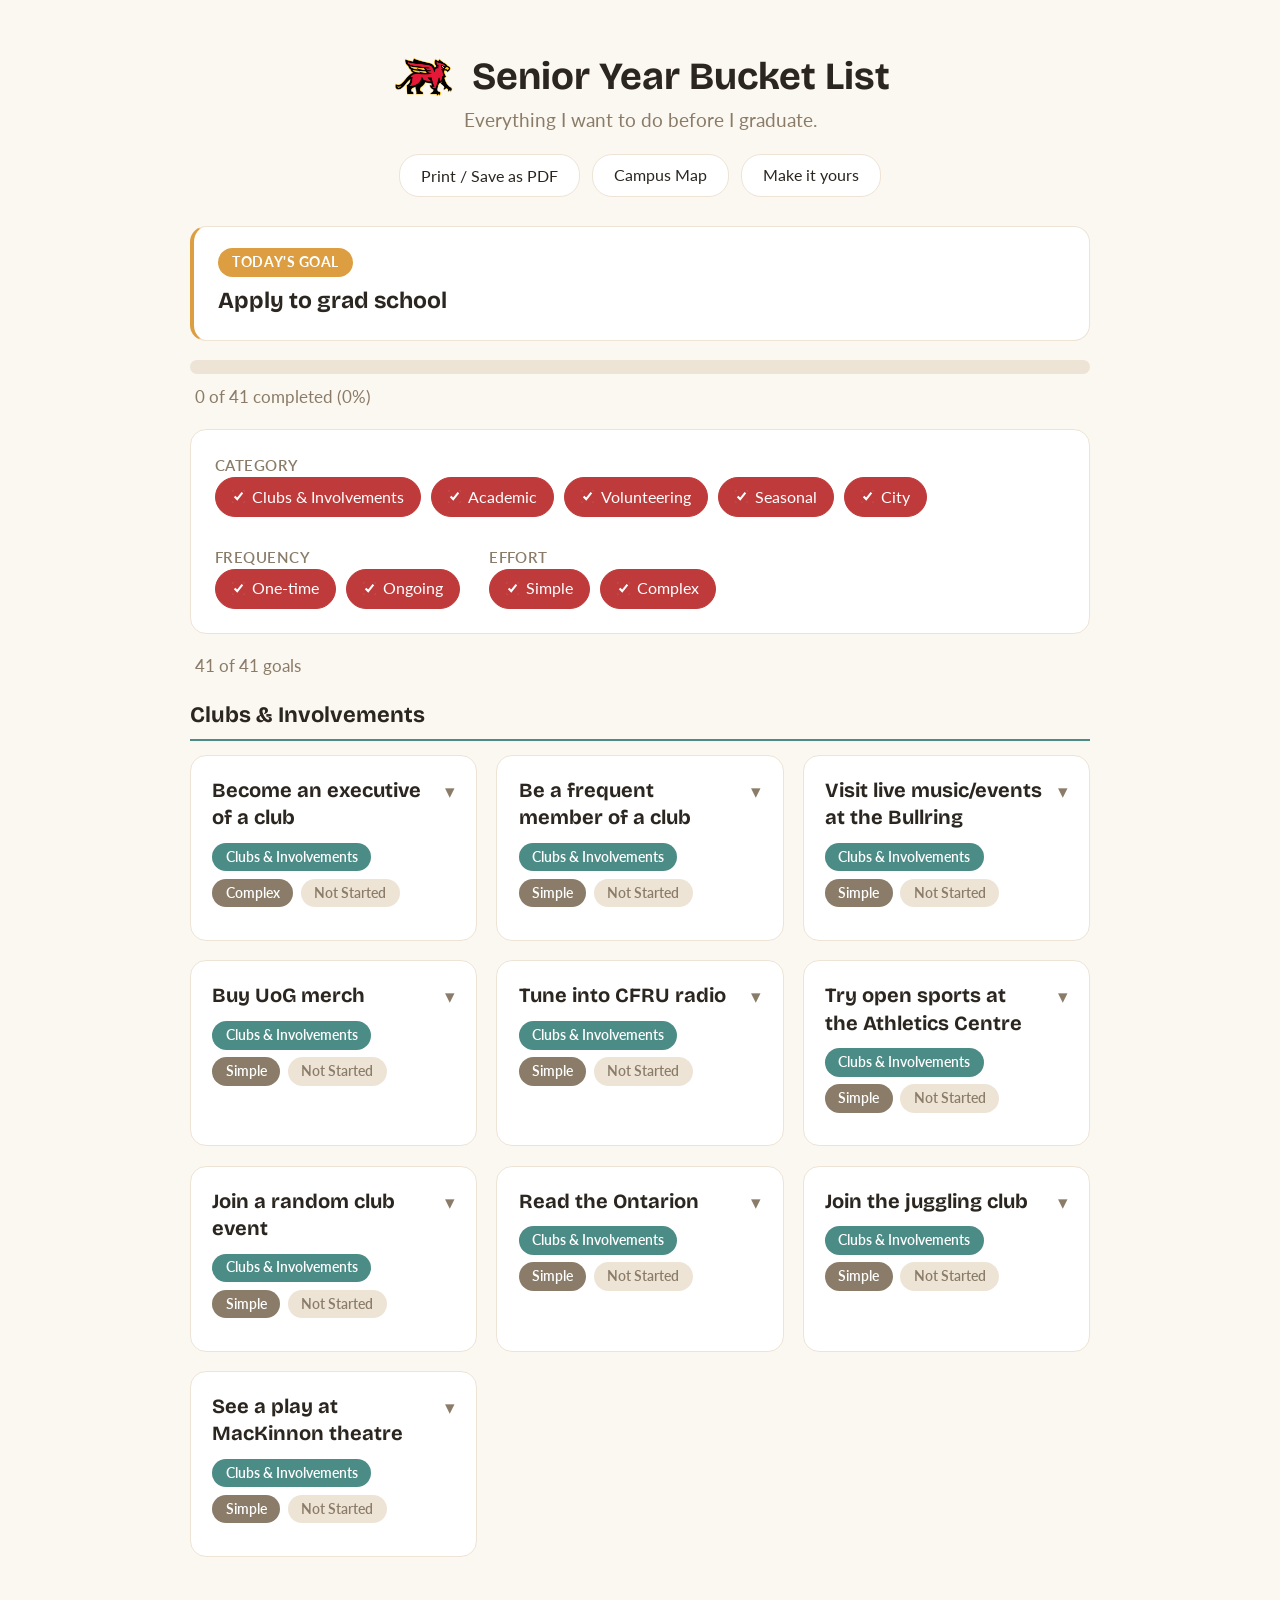
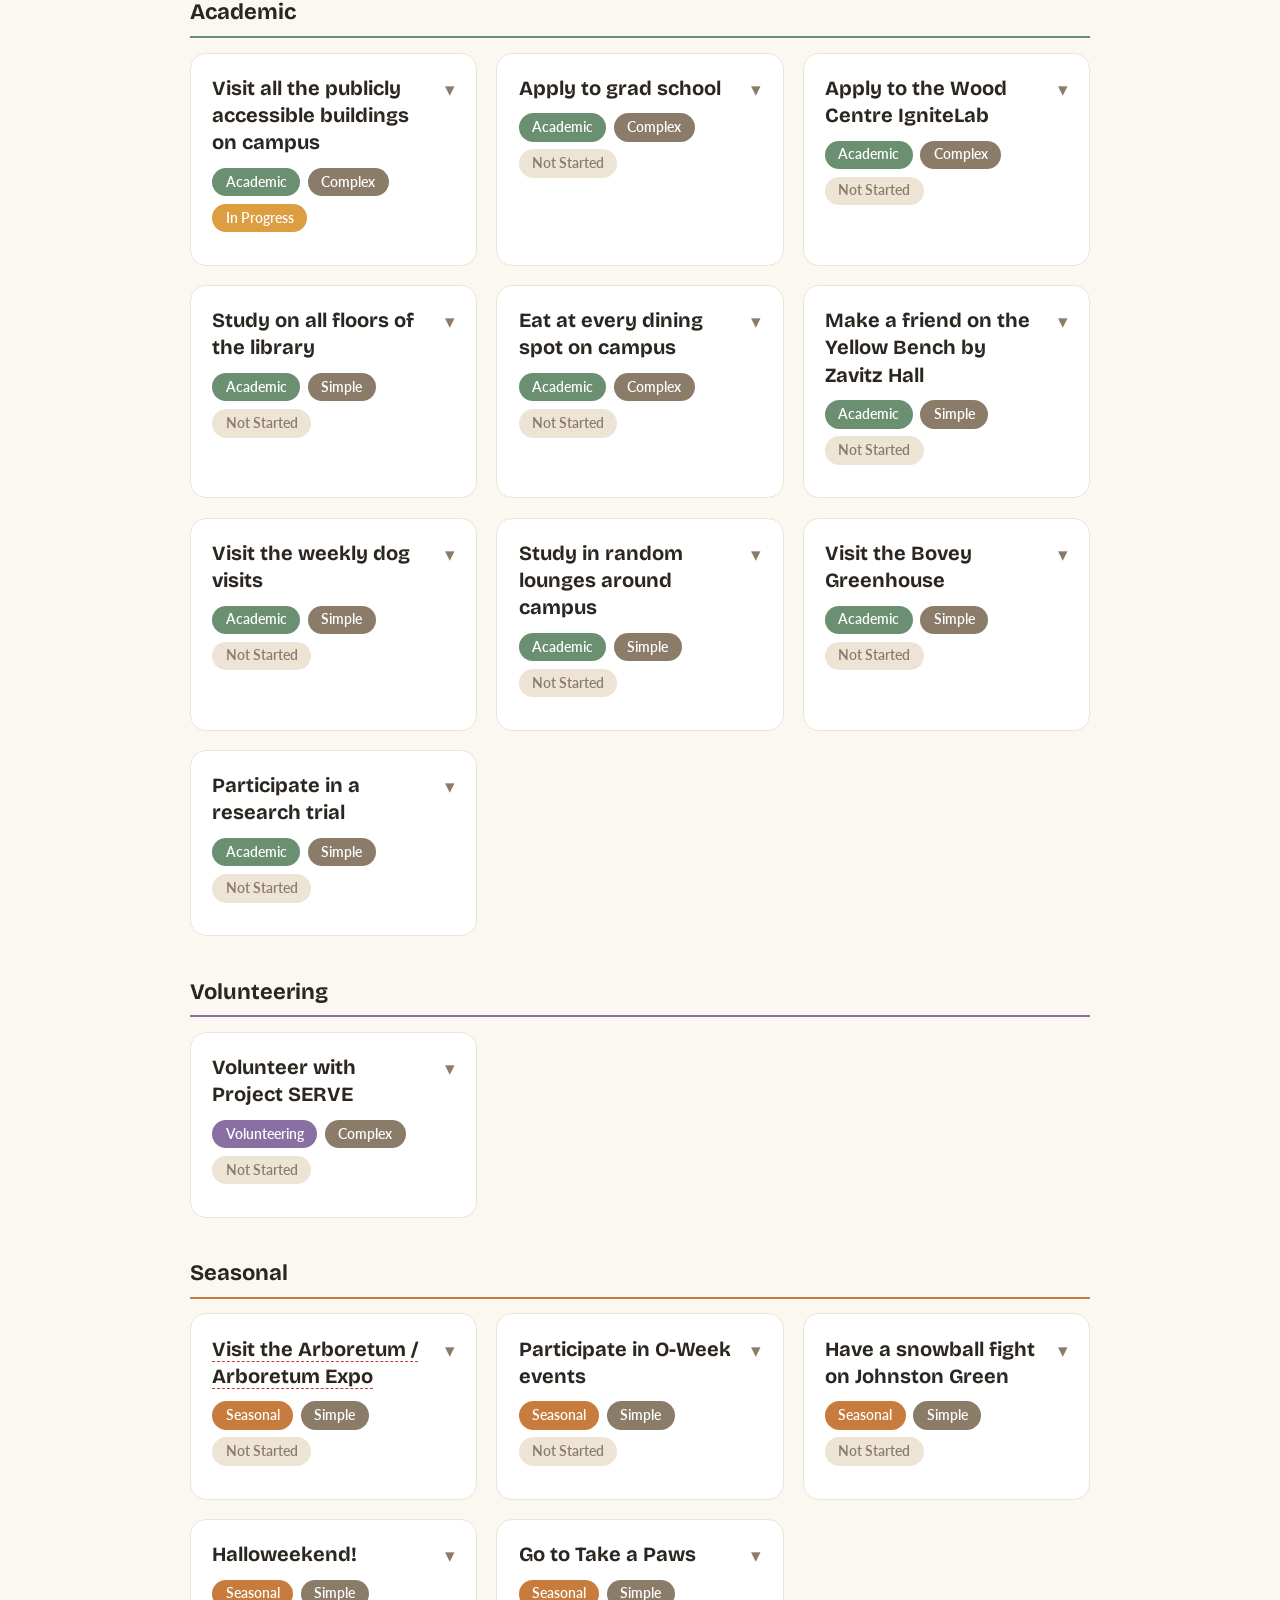
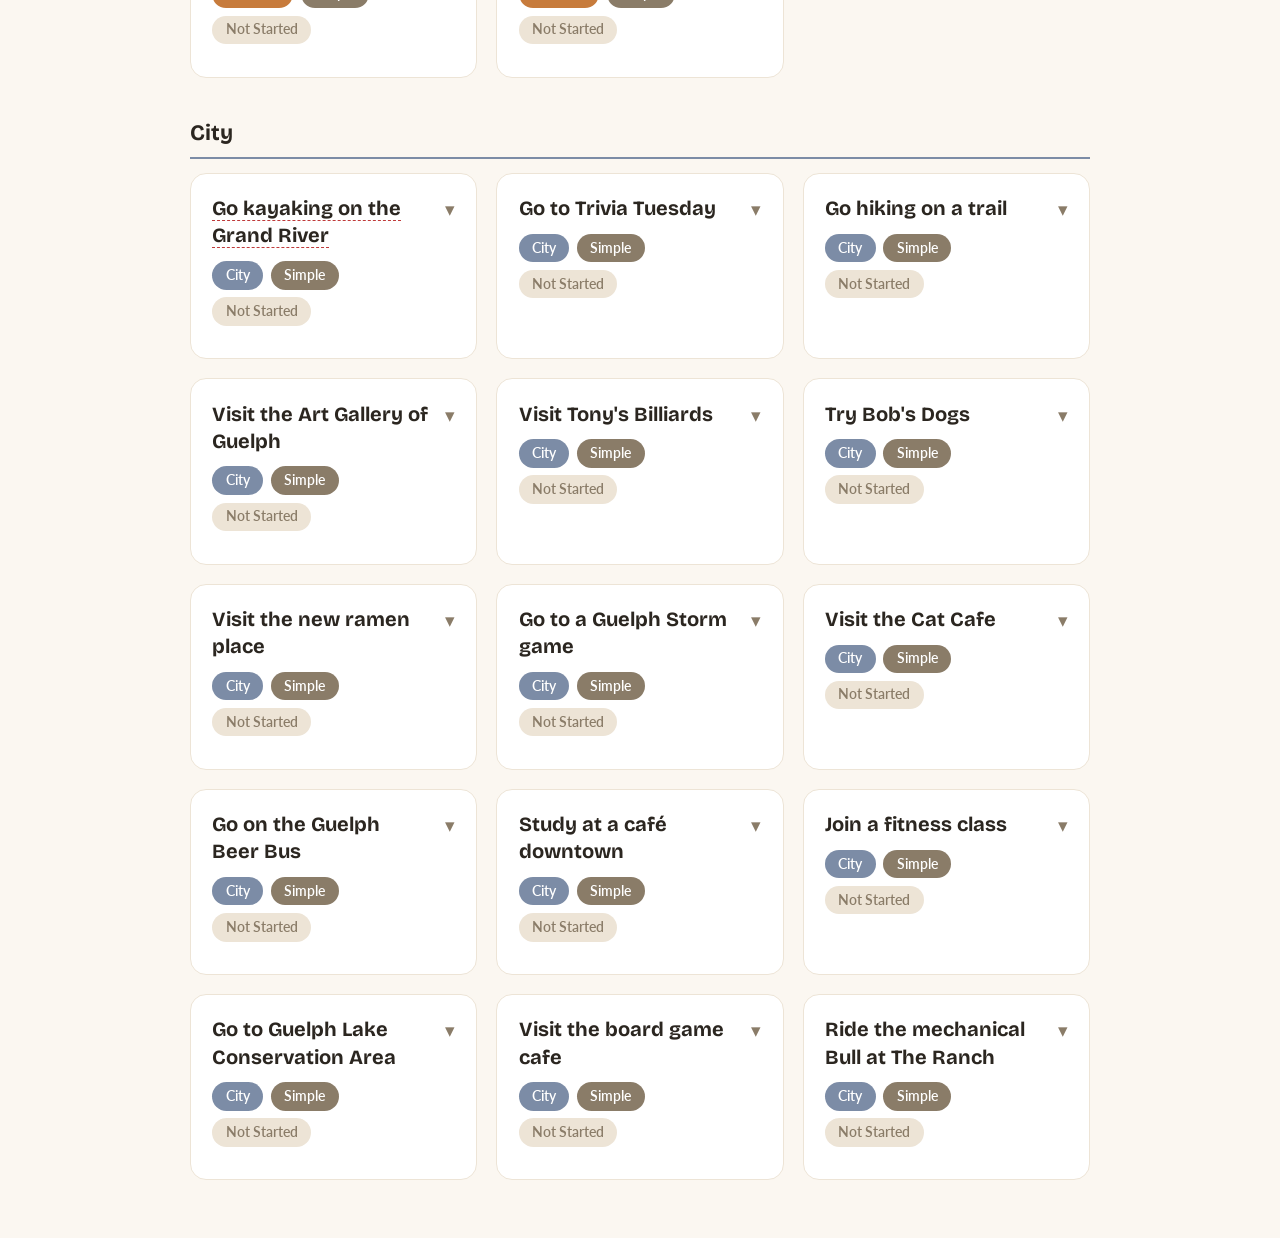
==== commit 71f07863: "Split the map feature into a seperate page." ====
--- a/index.html
+++ b/index.html
@@ -19,6 +19,7 @@
     <p class="subtitle">Everything I want to do before I graduate.</p>
     <div class="header-actions">
       <button type="button" id="printBtn" class="print-btn">Print / Save as PDF</button>
+      <a href="campus-map.html" class="print-btn">Campus Map</a>
       <a href="make-it-yours.html" class="print-btn">Make it yours</a>
     </div>
   </header>
@@ -88,20 +89,6 @@
     <div id="goalList" aria-live="polite"></div>
 
     <div class="print-checklist" id="printChecklist"></div>
-
-    <section class="campus-map" aria-label="Campus map">
-      <h2>Campus Map</h2>
-      <p class="map-hint">
-        Click an empty spot to drop a pin with a title, a note, and some tags.
-        Click an existing pin to view, edit, or delete it.
-      </p>
-      <div class="map-container" id="mapContainer">
-        <img src="map1.png" alt="University of Guelph campus map" id="mapImage">
-      </div>
-      <button type="button" id="downloadPlacesBtn" class="download-btn" hidden>
-        Download updated places.json
-      </button>
-    </section>
   </main>
 
   <script src="app.js"></script>
--- a/style.css
+++ b/style.css
@@ -410,15 +410,6 @@
 
 .print-checklist {
   display: none;
-}
-
-.campus-map {
-  margin-top: 2.5rem;
-}
-
-.campus-map h2 {
-  margin: 0 0 0.25rem;
-  font-size: 1.3rem;
 }
 
 .map-hint {
@@ -625,16 +616,16 @@
   font-size: 0.85rem;
 }
 
-.mit-back {
+.page-back {
   margin-top: 1.25rem;
 }
 
-.mit-back a {
+.page-back a {
   color: var(--color-muted);
   text-decoration: none;
 }
 
-.mit-back a:hover {
+.page-back a:hover {
   color: var(--color-accent);
 }
 
@@ -650,8 +641,7 @@
   .progress,
   .filters,
   .result-count,
-  .category-group,
-  .campus-map {
+  .category-group {
     display: none !important;
   }
 
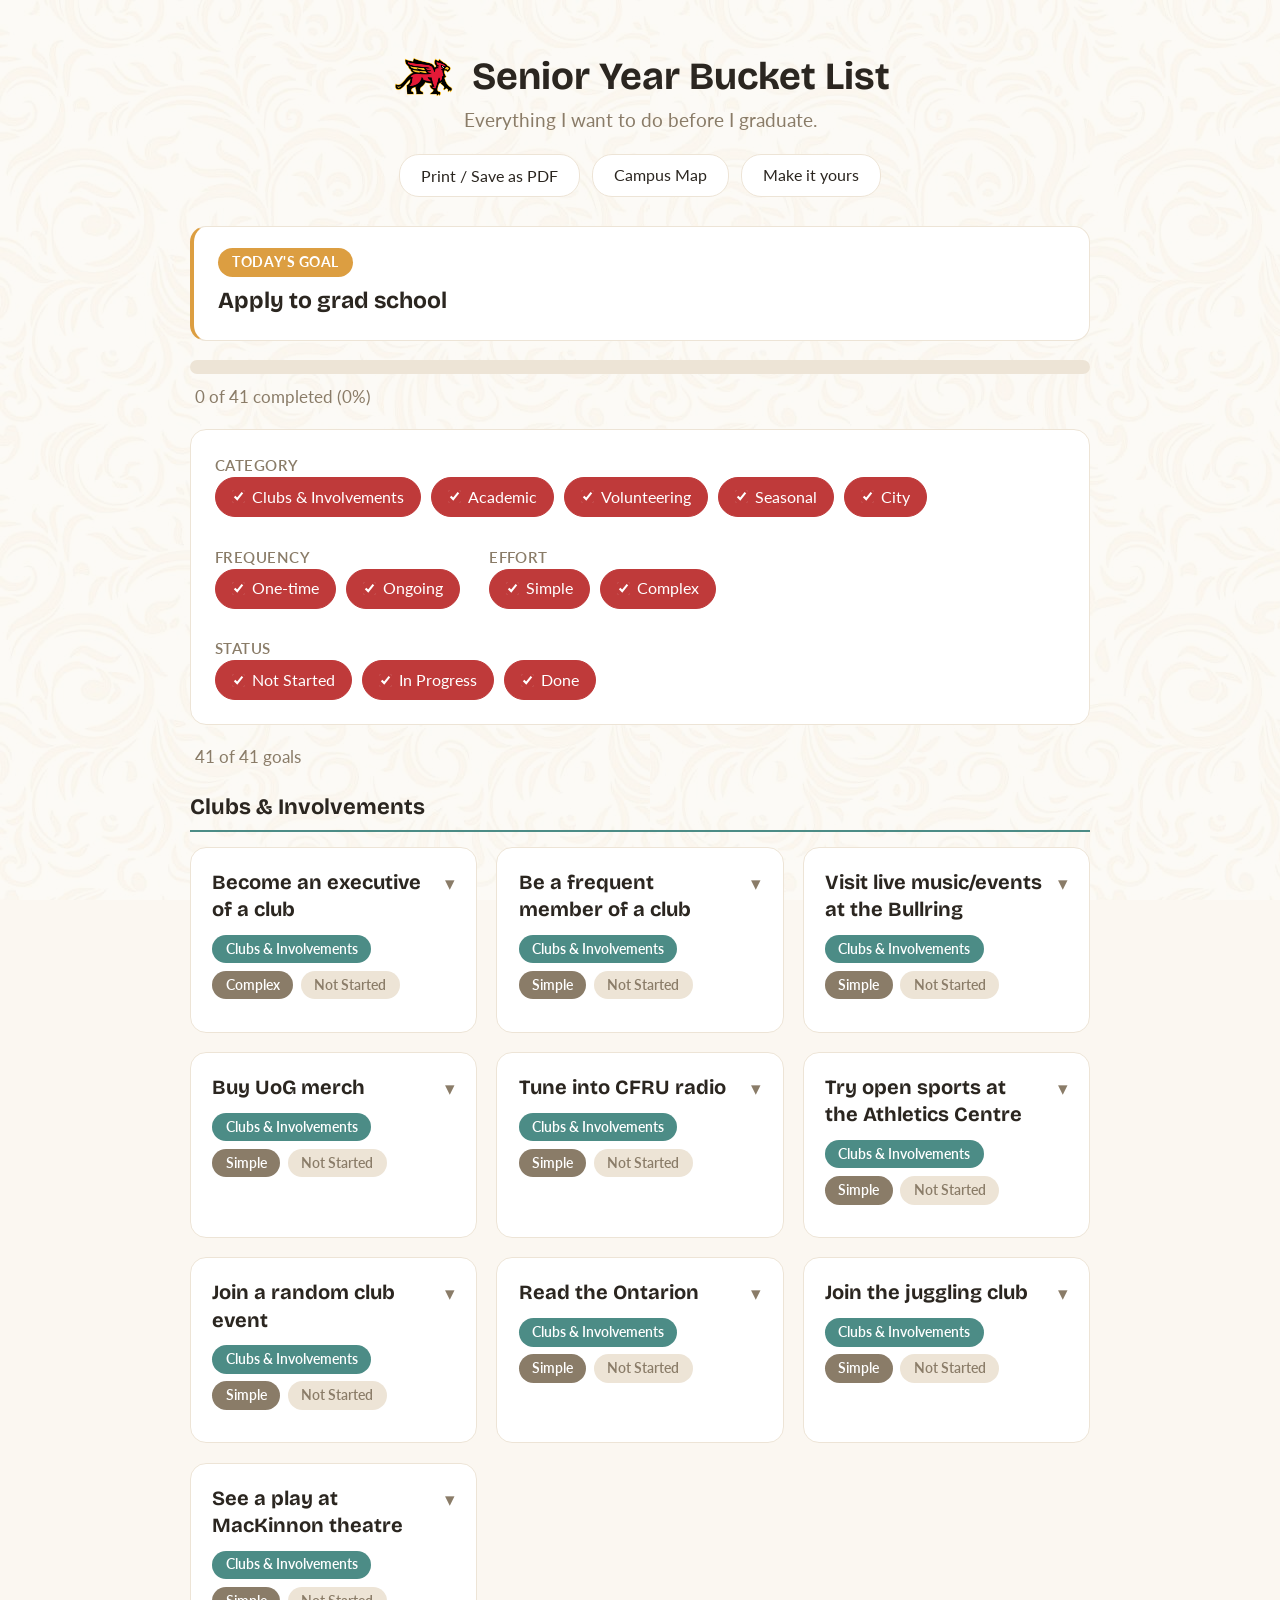
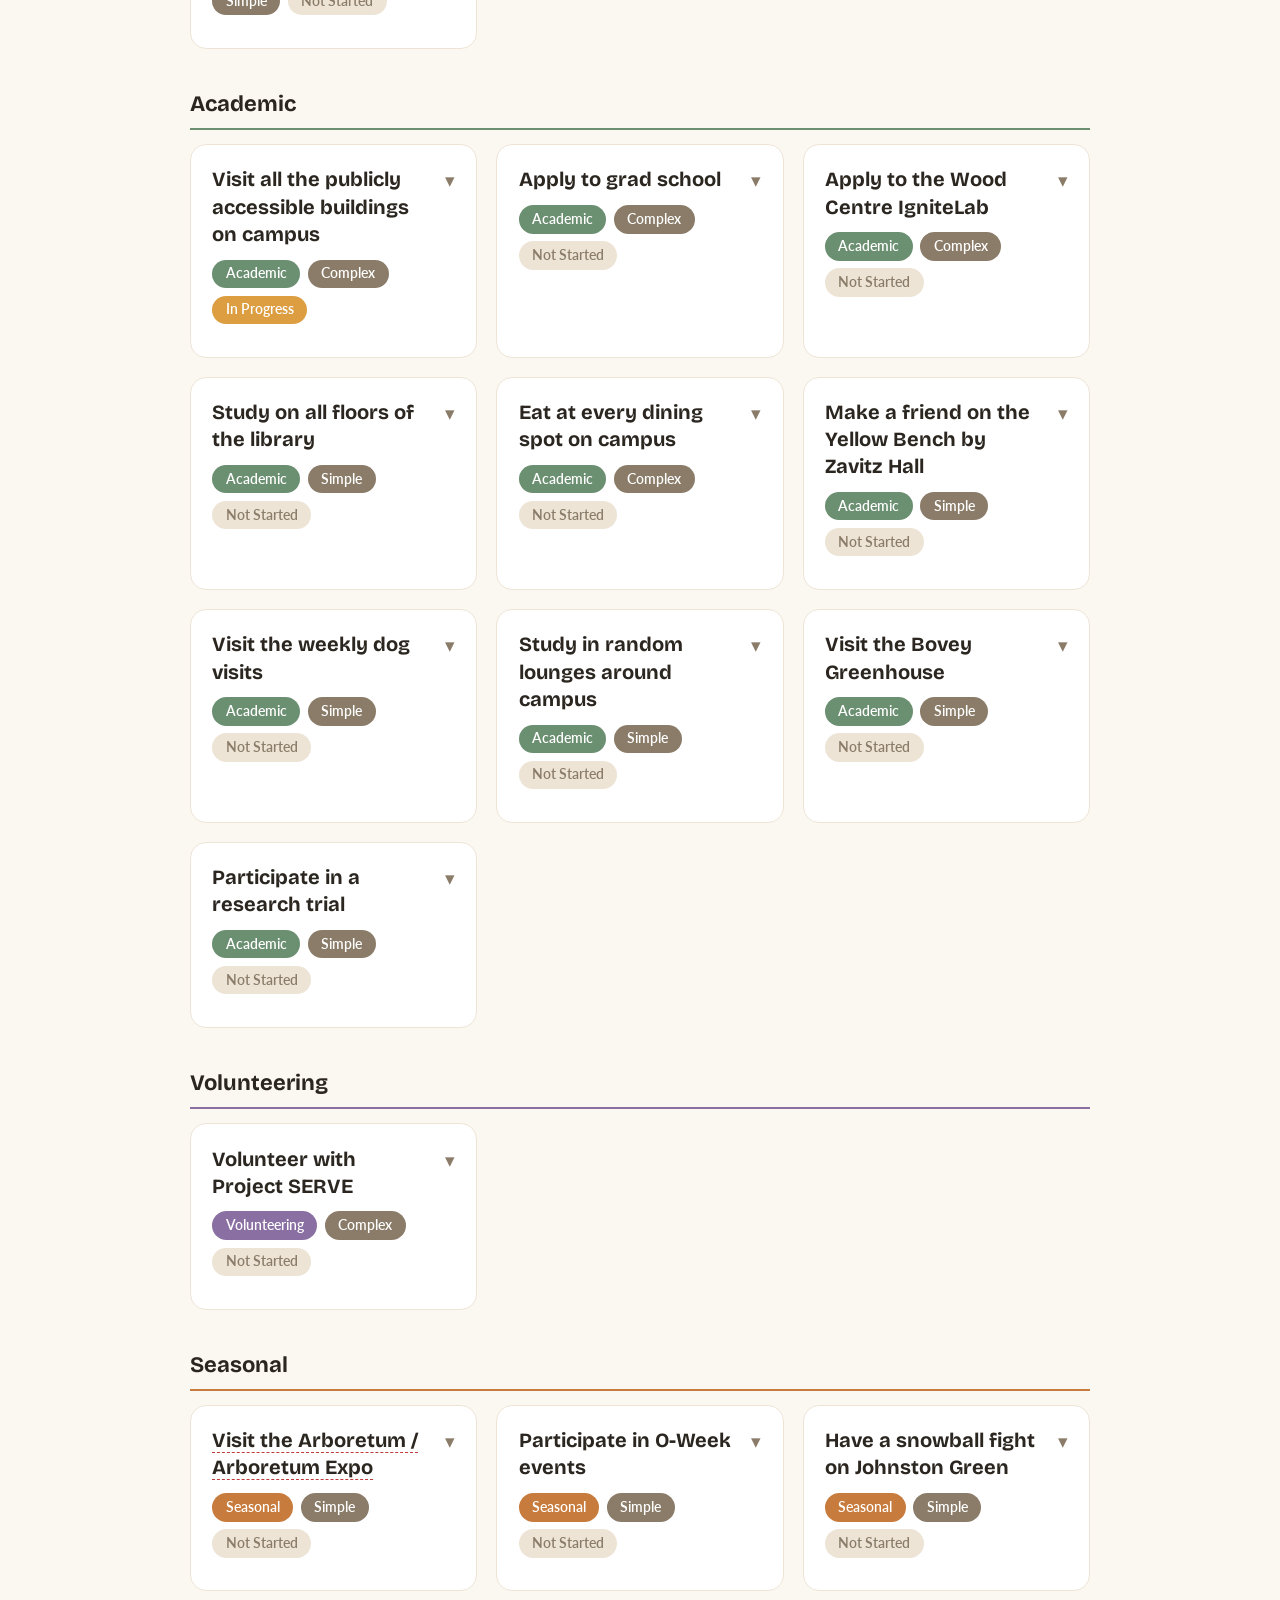
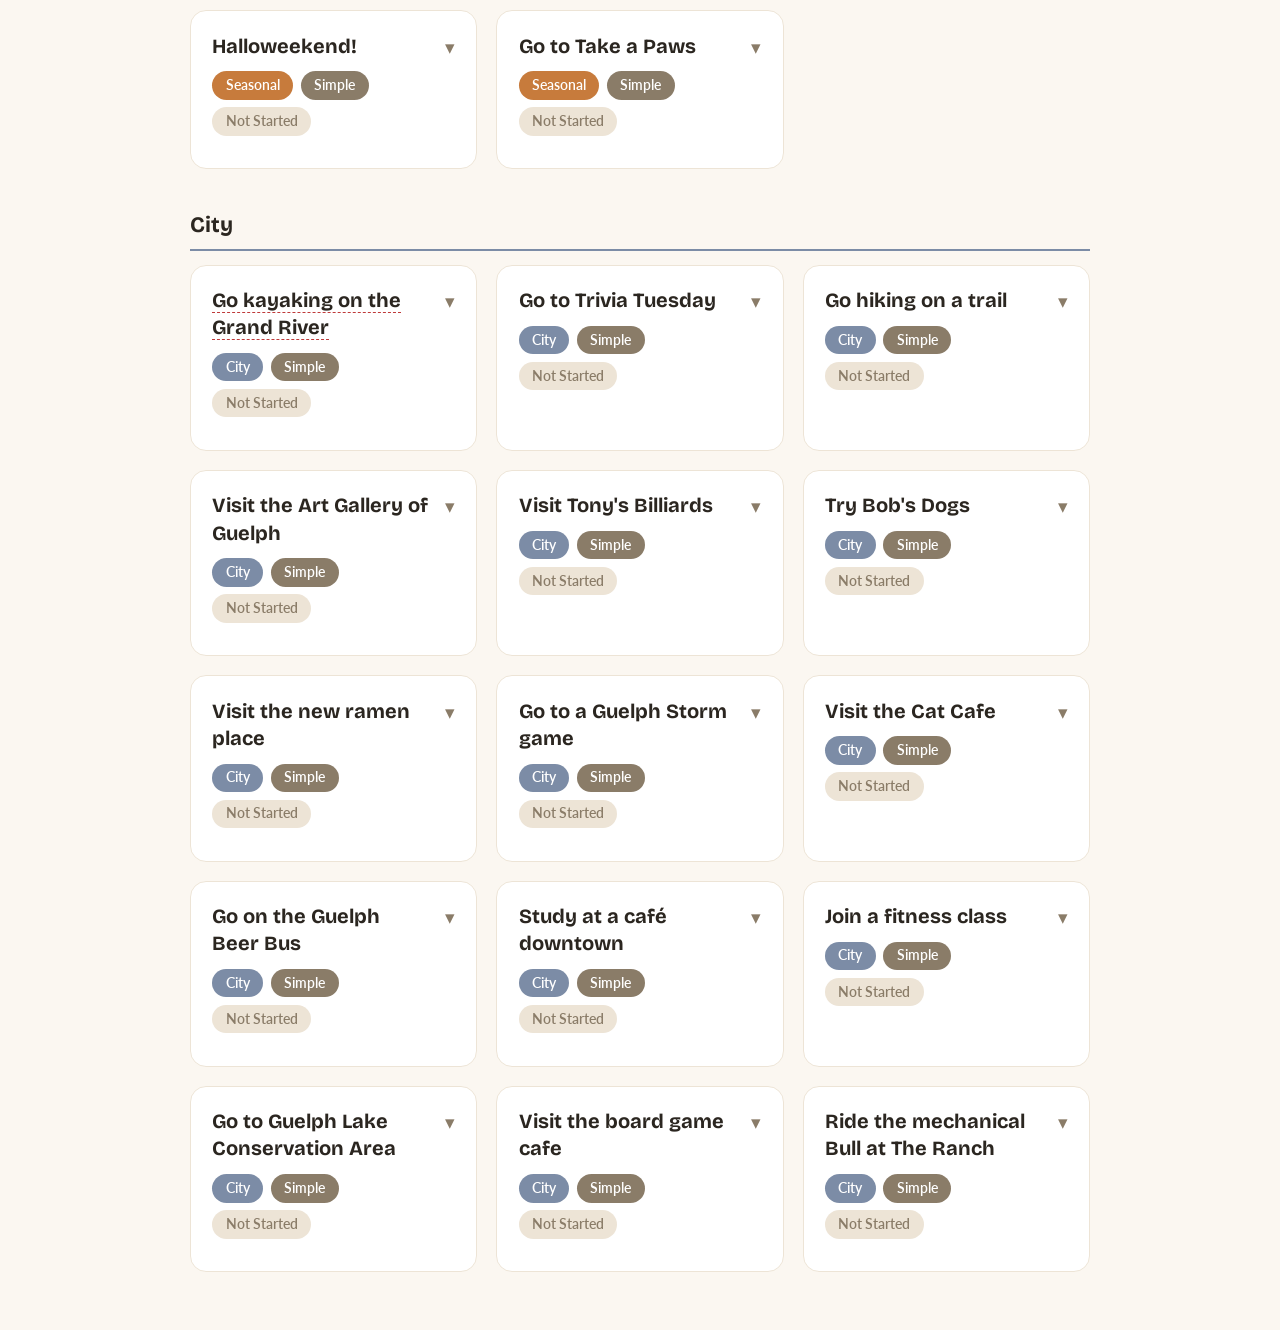
==== commit e09cae98: "Fixed filtering issue" ====
--- a/index.html
+++ b/index.html
@@ -82,6 +82,22 @@
           <span>Complex</span>
         </label>
       </fieldset>
+
+      <fieldset class="filter-group" data-filter-key="status">
+        <legend>Status</legend>
+        <label class="filter-pill">
+          <input type="checkbox" value="not-started" checked>
+          <span>Not Started</span>
+        </label>
+        <label class="filter-pill">
+          <input type="checkbox" value="in-progress" checked>
+          <span>In Progress</span>
+        </label>
+        <label class="filter-pill">
+          <input type="checkbox" value="done" checked>
+          <span>Done</span>
+        </label>
+      </fieldset>
     </section>
 
     <p class="result-count" id="resultCount"></p>
--- a/style.css
+++ b/style.css
@@ -27,12 +27,24 @@
 }
 
 body {
+  position: relative;
+  isolation: isolate;
   margin: 0;
   padding: 0 1.5rem 3rem;
   background: var(--color-bg);
   color: var(--color-text);
   font-family: var(--font-body);
   line-height: 1.5;
+}
+
+body::before {
+  content: "";
+  position: fixed;
+  inset: 0;
+  background: url("background.jpg") repeat;
+  opacity: 0.35;
+  z-index: -1;
+  pointer-events: none;
 }
 
 h1, h2, h3 {
@@ -636,6 +648,11 @@
     padding: 0;
   }
 
+  body::before,
+  body::after {
+    display: none;
+  }
+
   .print-btn,
   .todays-goal,
   .progress,
@@ -704,28 +721,9 @@
   }
 
   .goal-card .badges,
-  .goal-card .expand-indicator {
+  .goal-card .expand-indicator,
+  .goal-card .goal-expand {
     display: none;
-  }
-
-  .goal-card .goal-expand {
-    display: block;
-  }
-
-  .goal-card .goal-expand-inner {
-    overflow: visible;
-    margin: 0.2rem 0 0 1.3rem;
-  }
-
-  .goal-card .goal-notes,
-  .goal-card .goal-notes-empty {
-    color: #555;
-    font-size: 0.8rem;
-  }
-
-  .goal-card .goal-image {
-    max-width: 200px;
-    max-height: 150px;
   }
 
   .goal-card h2 a {
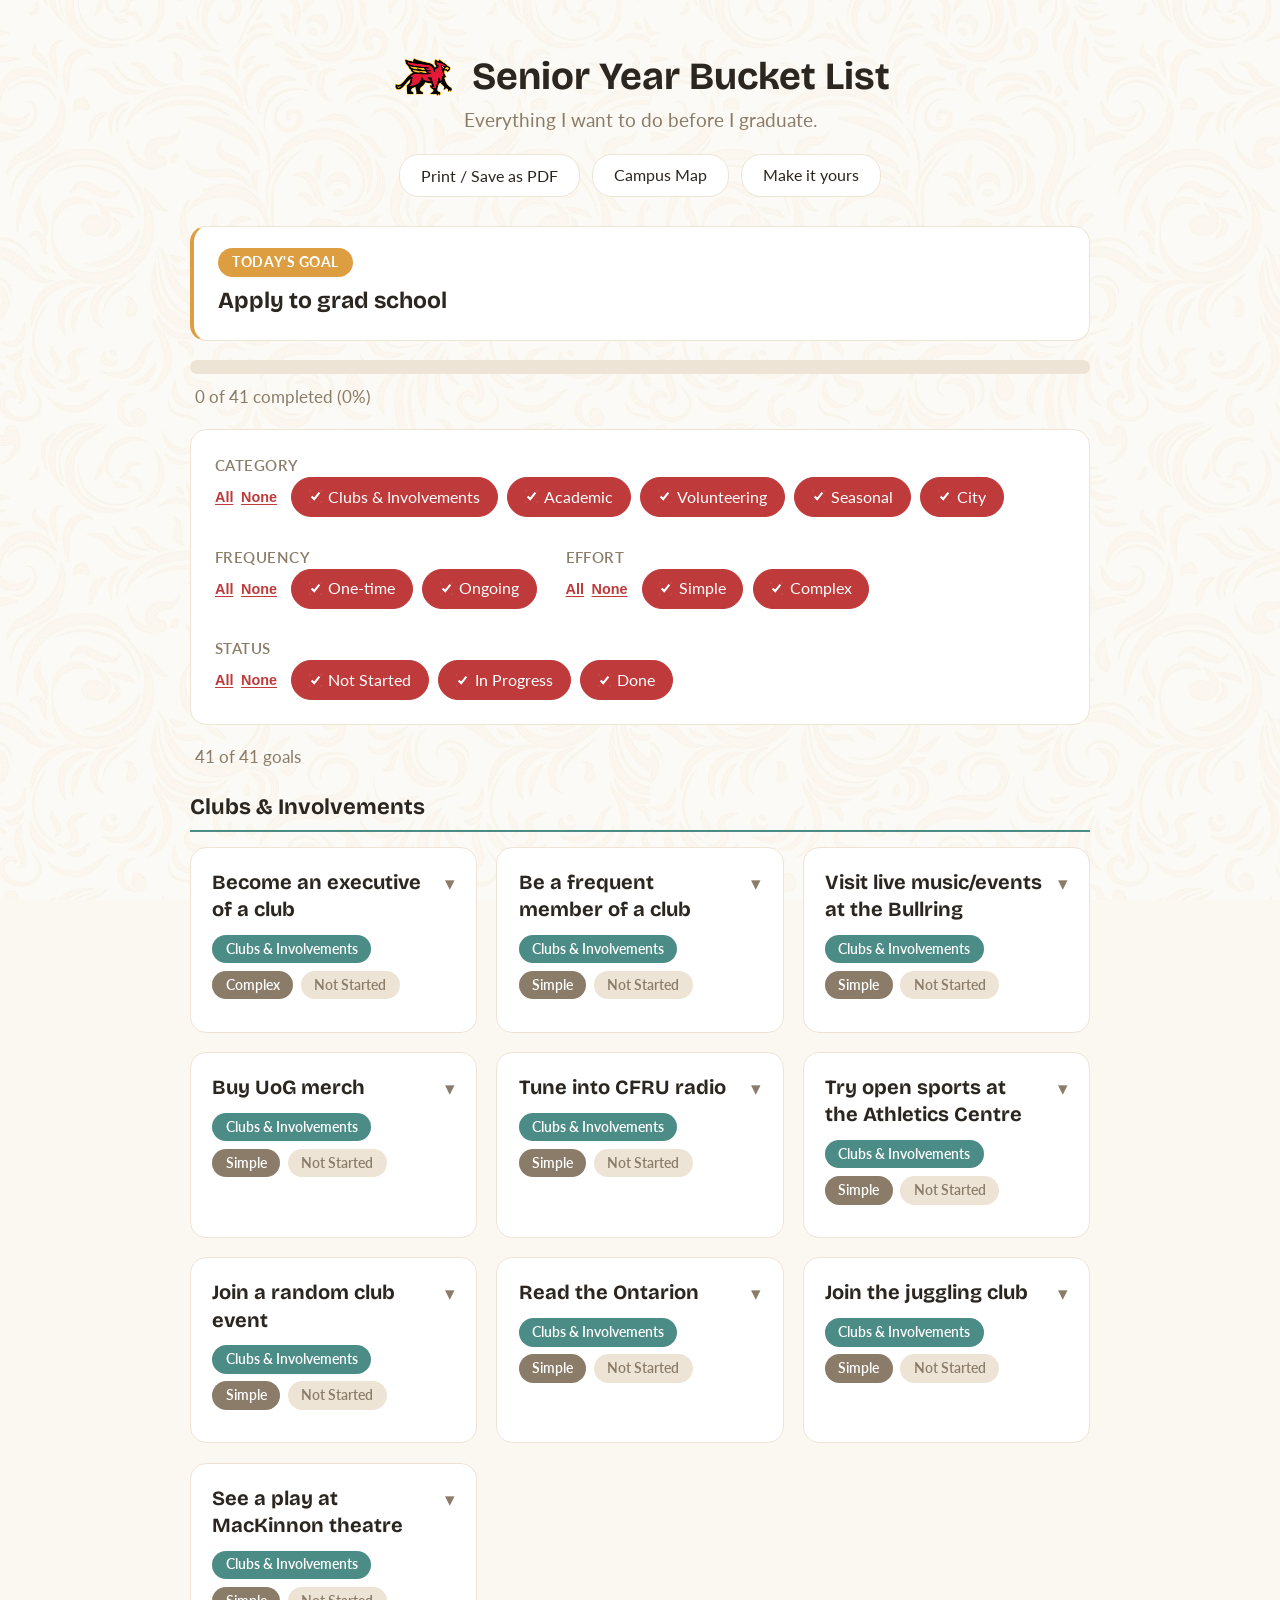
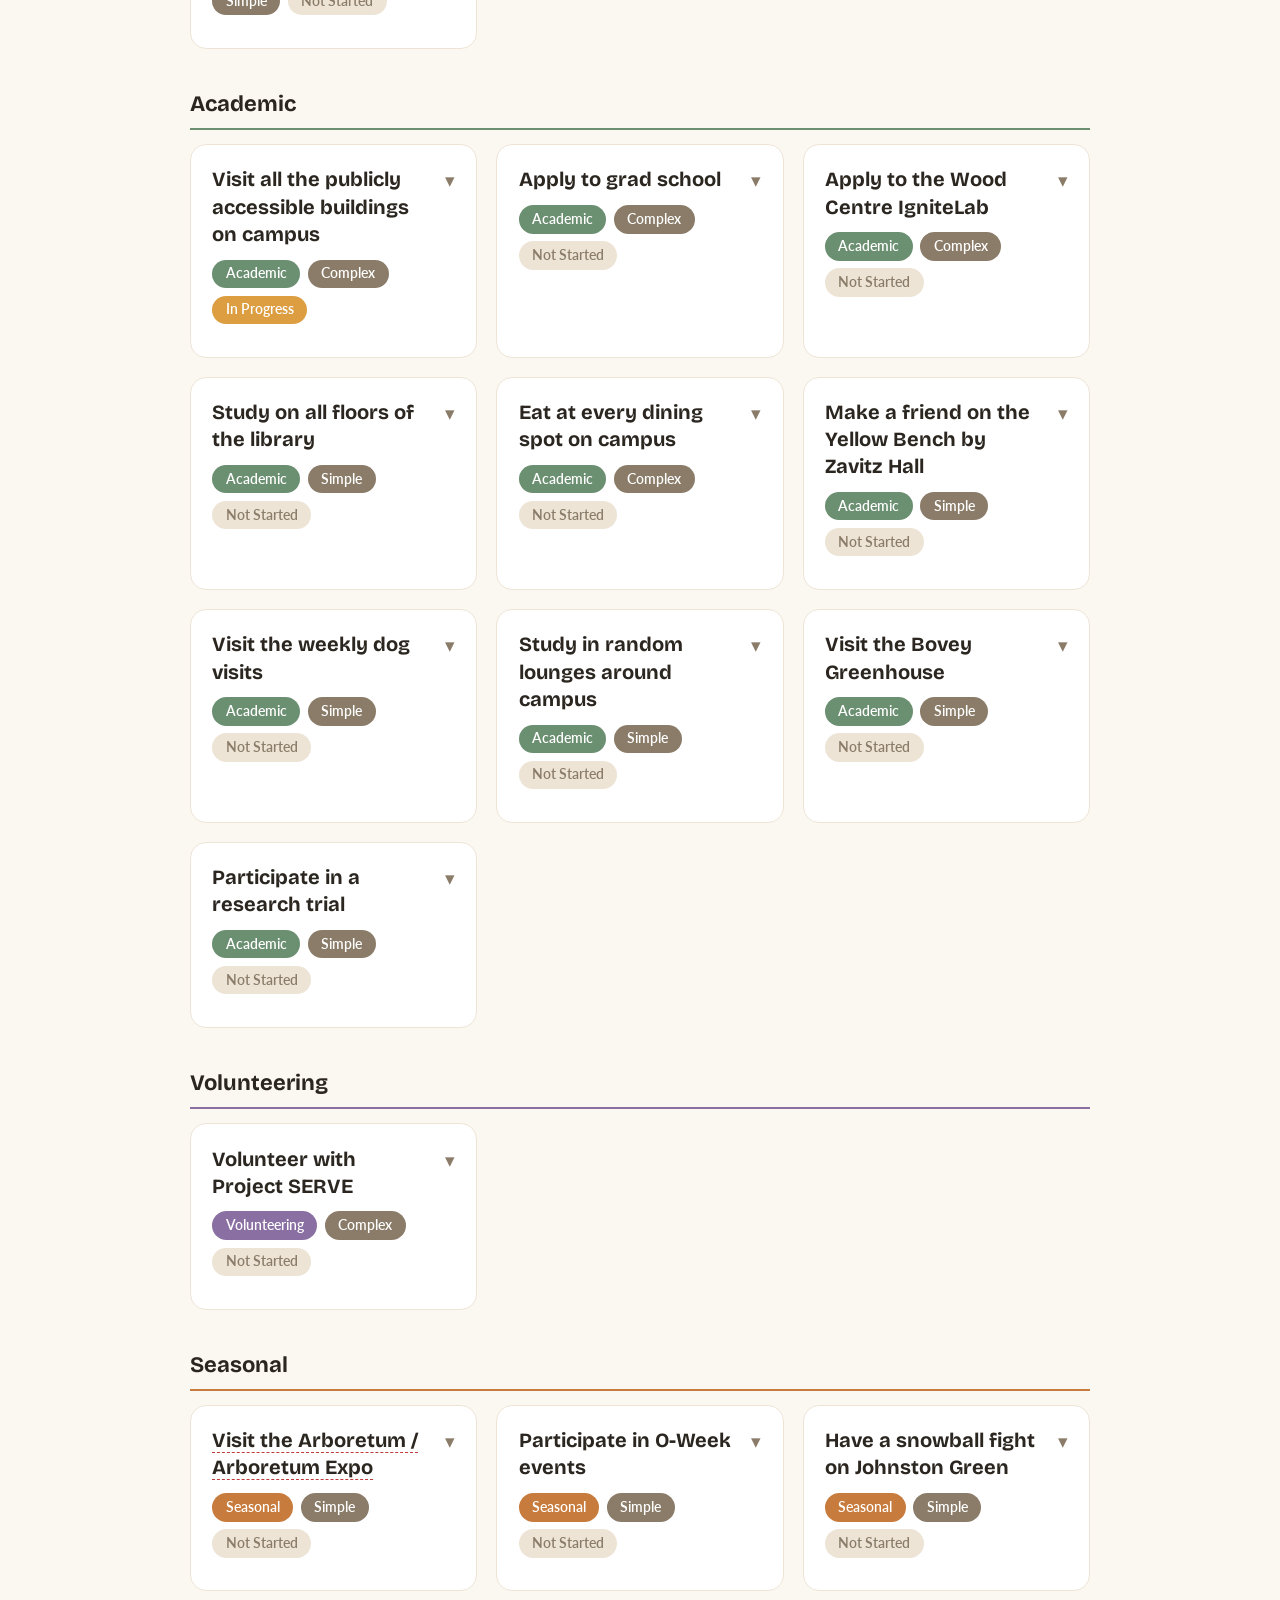
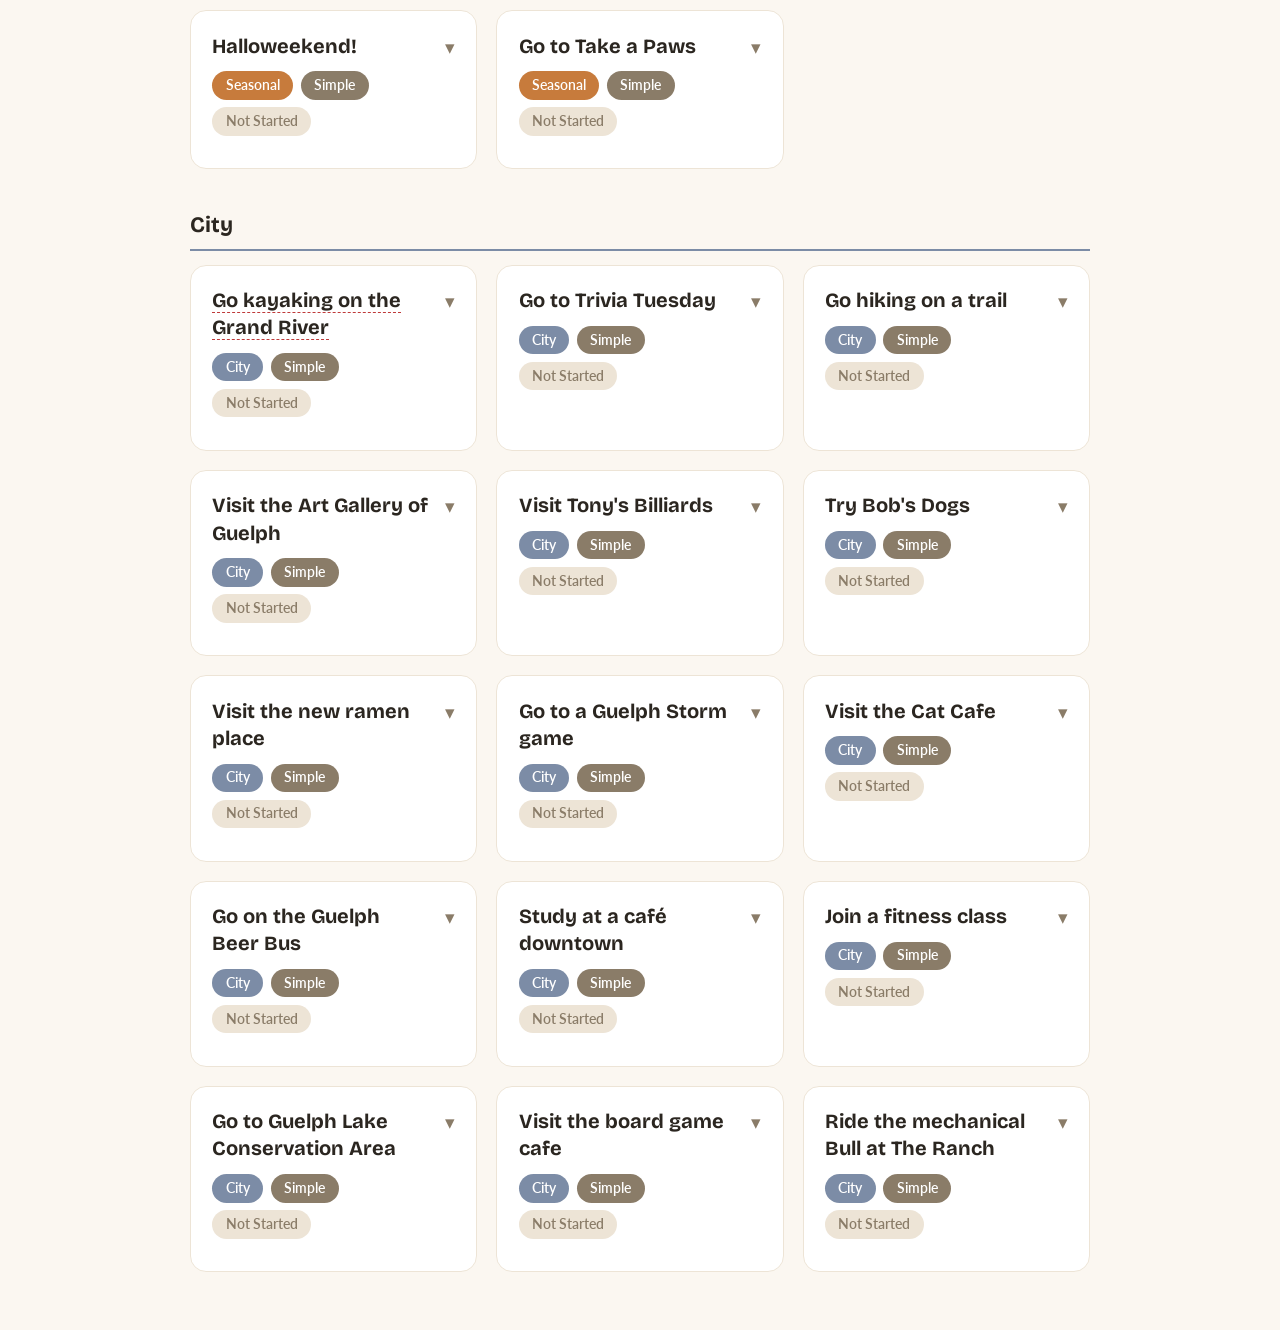
==== commit b143c9c7: "added deselector for filtering" ====
--- a/index.html
+++ b/index.html
@@ -37,6 +37,10 @@
     <section class="filters" aria-label="Filter goals">
       <fieldset class="filter-group" data-filter-key="category">
         <legend>Category</legend>
+        <div class="filter-group-actions">
+          <button type="button" class="filter-action" data-action="all">All</button>
+          <button type="button" class="filter-action" data-action="none">None</button>
+        </div>
         <label class="filter-pill">
           <input type="checkbox" value="clubs-involvements" checked>
           <span>Clubs &amp; Involvements</span>
@@ -61,6 +65,10 @@
 
       <fieldset class="filter-group" data-filter-key="frequency">
         <legend>Frequency</legend>
+        <div class="filter-group-actions">
+          <button type="button" class="filter-action" data-action="all">All</button>
+          <button type="button" class="filter-action" data-action="none">None</button>
+        </div>
         <label class="filter-pill">
           <input type="checkbox" value="one-time" checked>
           <span>One-time</span>
@@ -73,6 +81,10 @@
 
       <fieldset class="filter-group" data-filter-key="effort">
         <legend>Effort</legend>
+        <div class="filter-group-actions">
+          <button type="button" class="filter-action" data-action="all">All</button>
+          <button type="button" class="filter-action" data-action="none">None</button>
+        </div>
         <label class="filter-pill">
           <input type="checkbox" value="simple" checked>
           <span>Simple</span>
@@ -85,6 +97,10 @@
 
       <fieldset class="filter-group" data-filter-key="status">
         <legend>Status</legend>
+        <div class="filter-group-actions">
+          <button type="button" class="filter-action" data-action="all">All</button>
+          <button type="button" class="filter-action" data-action="none">None</button>
+        </div>
         <label class="filter-pill">
           <input type="checkbox" value="not-started" checked>
           <span>Not Started</span>
--- a/style.css
+++ b/style.css
@@ -215,6 +215,28 @@
   letter-spacing: 0.03em;
   padding: 0;
   margin-right: 0.25rem;
+}
+
+.filter-group-actions {
+  display: inline-flex;
+  gap: 0.4rem;
+  margin-right: 0.25rem;
+}
+
+.filter-action {
+  border: none;
+  background: none;
+  padding: 0;
+  font-size: 0.75rem;
+  font-weight: 600;
+  color: var(--color-accent);
+  cursor: pointer;
+  text-decoration: underline;
+  text-underline-offset: 2px;
+}
+
+.filter-action:hover {
+  color: var(--color-accent-2);
 }
 
 .filter-pill {
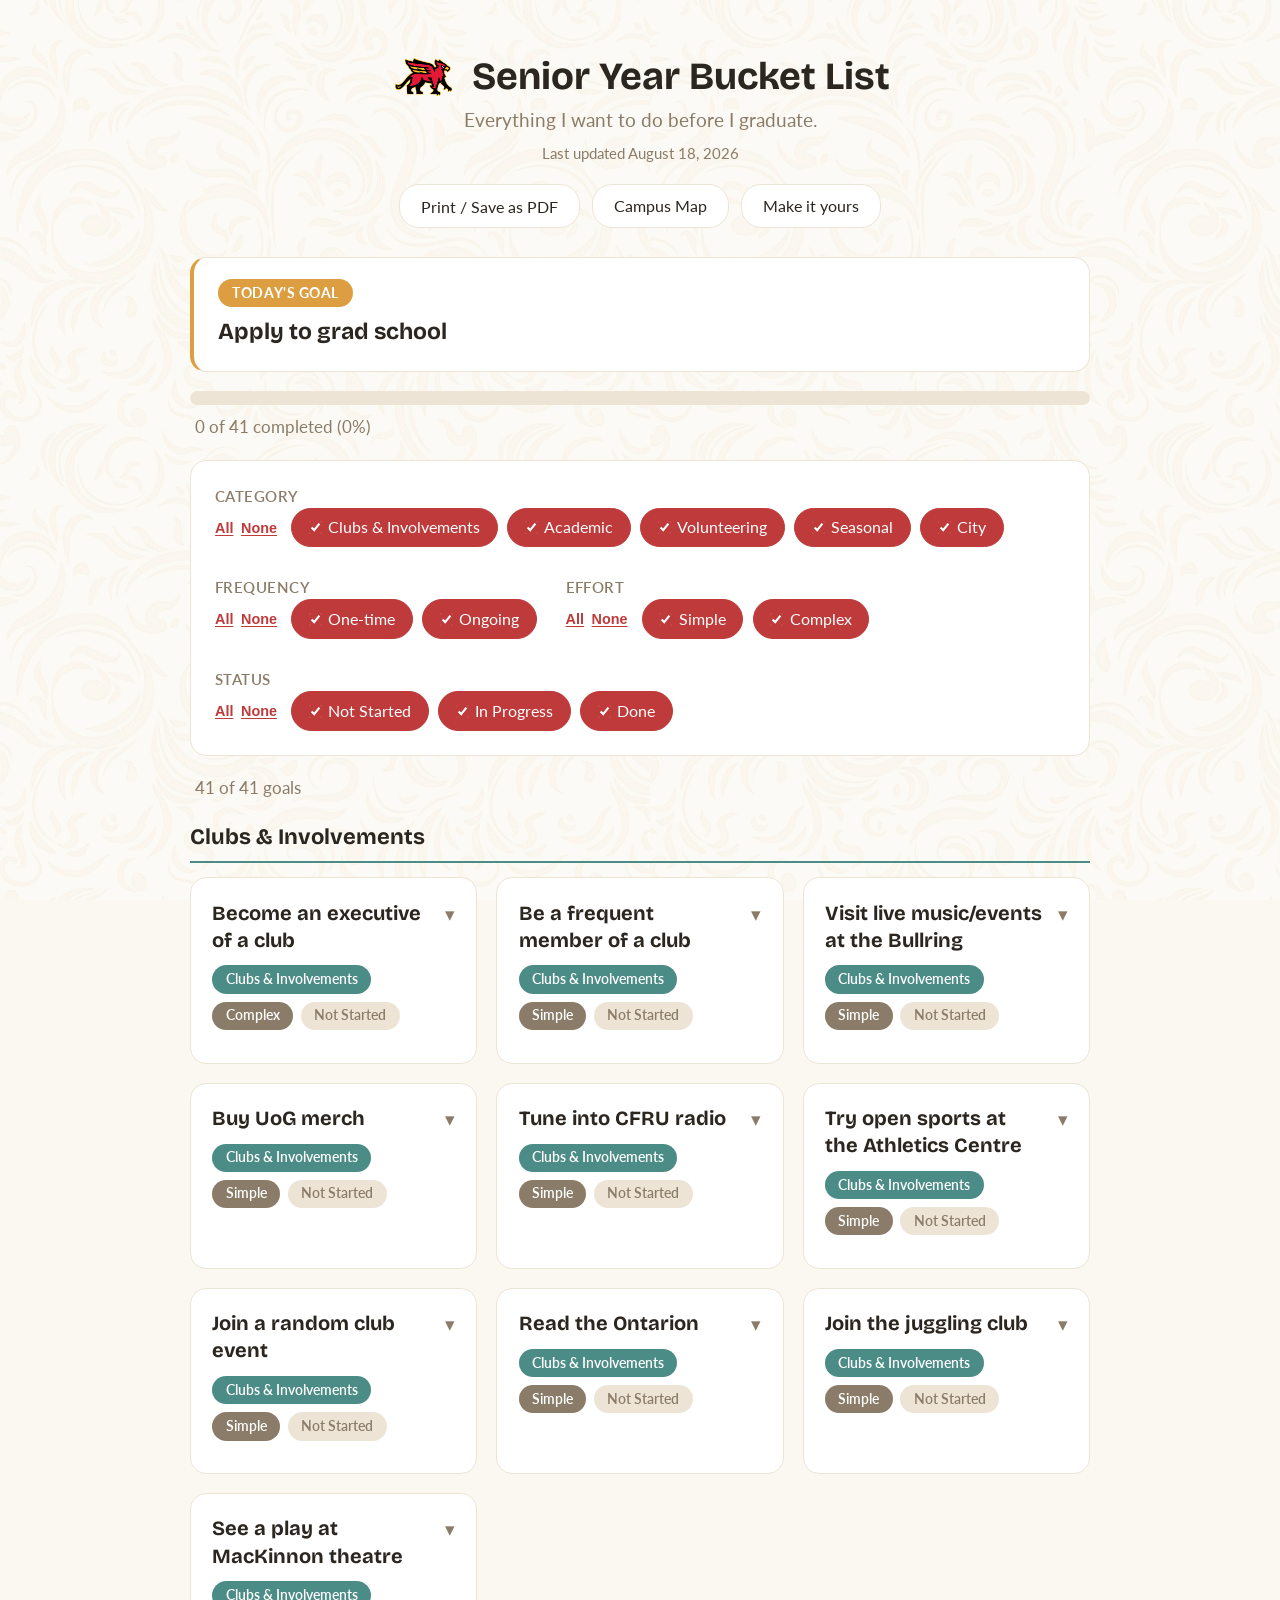
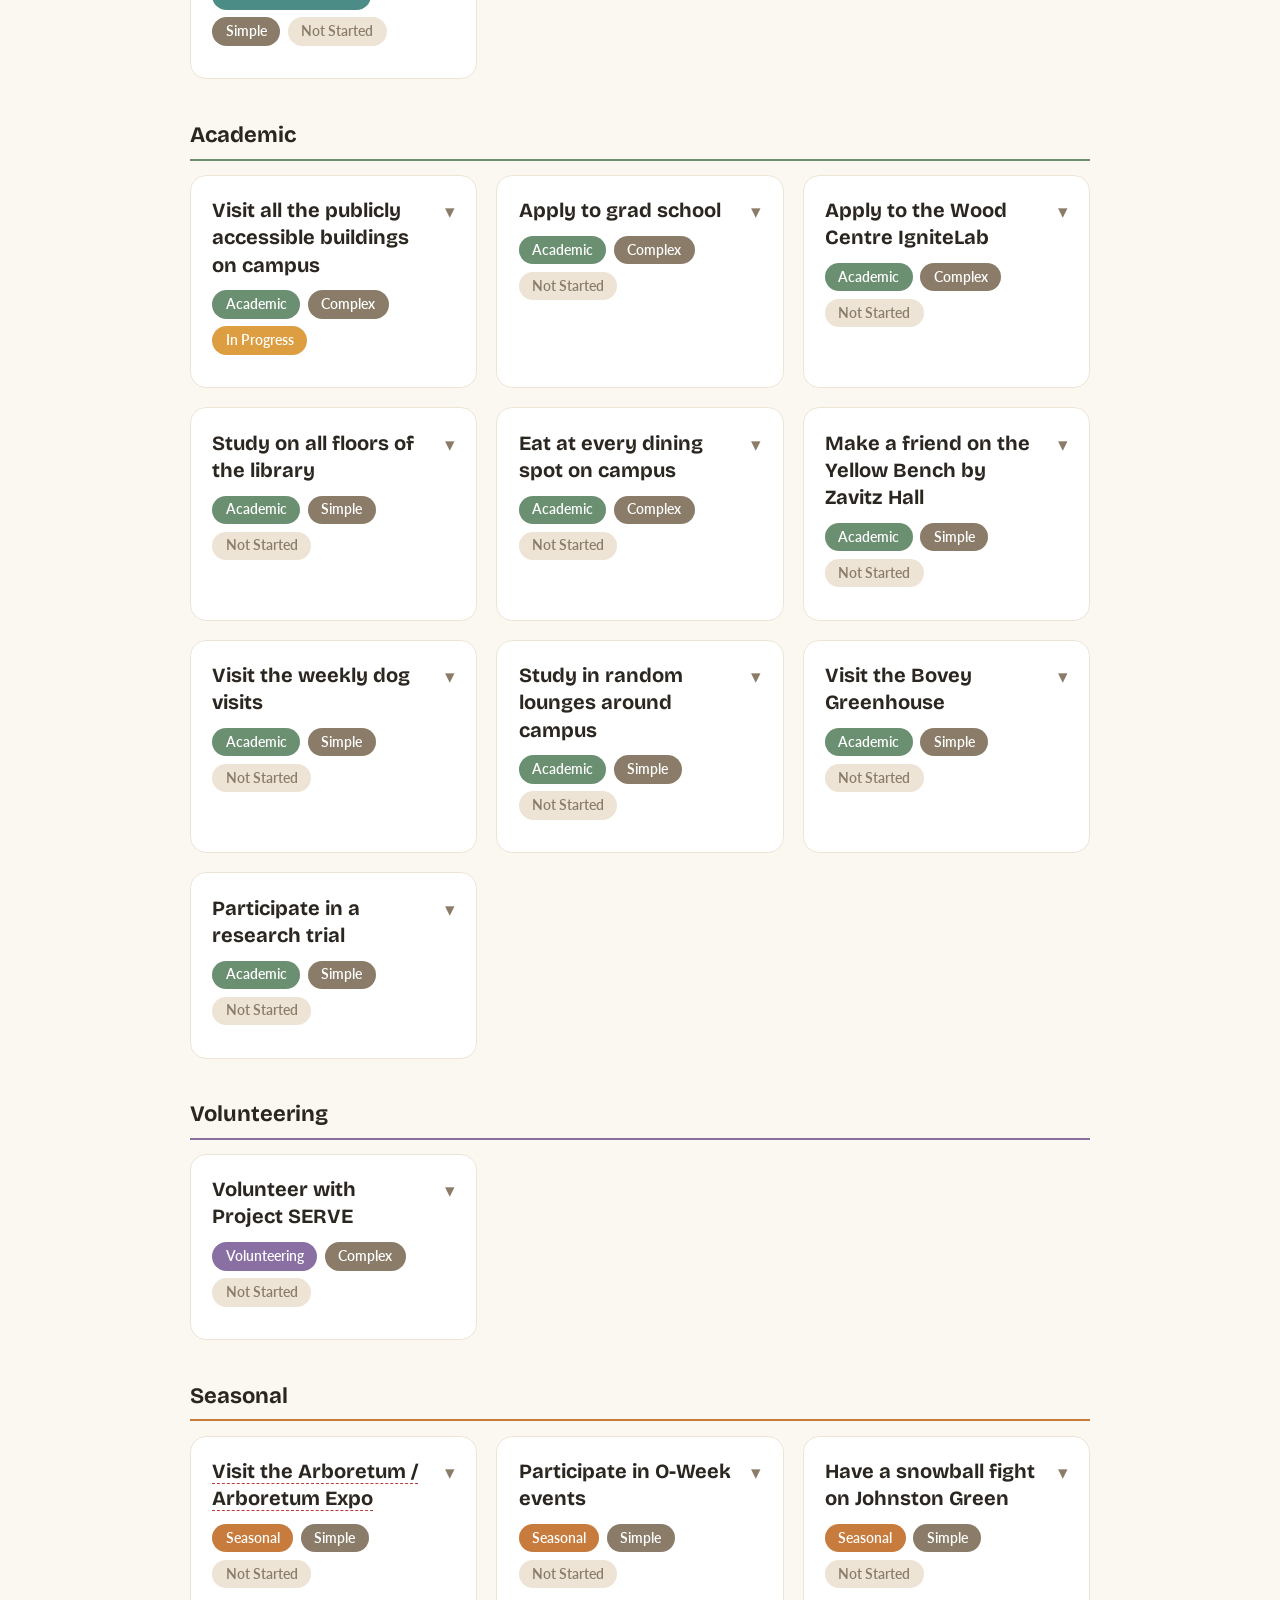
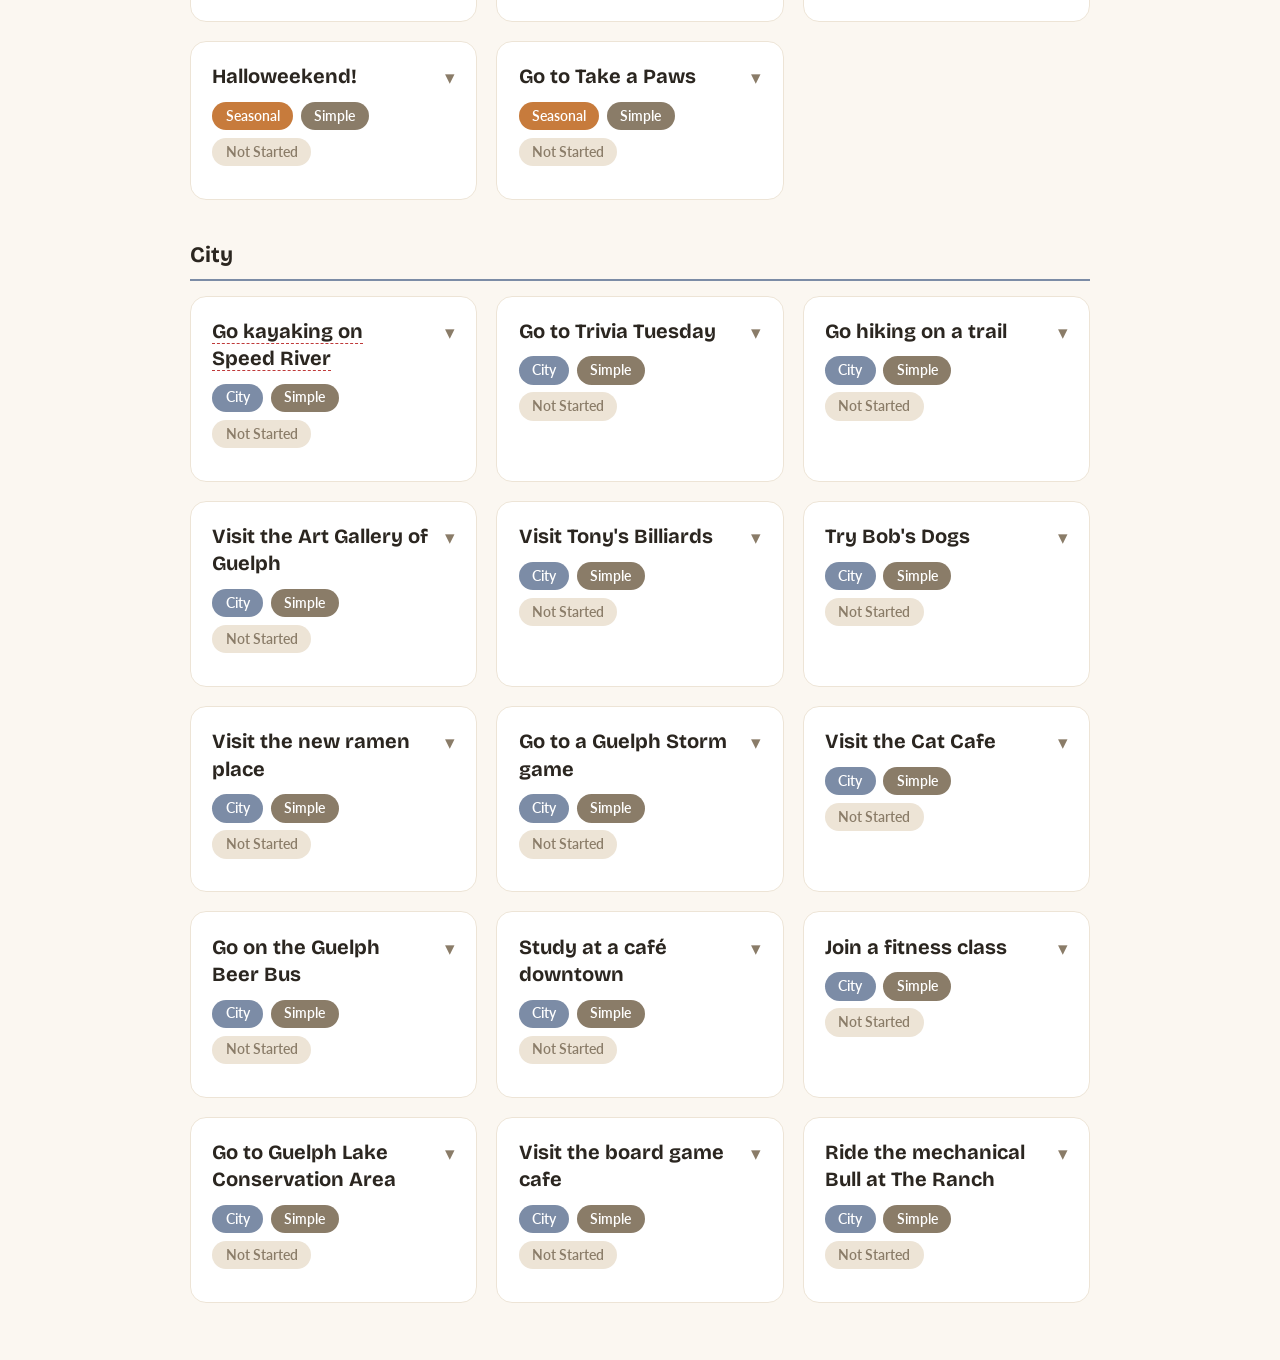
==== commit 578ea115: "Added a timestamp" ====
--- a/index.html
+++ b/index.html
@@ -17,6 +17,7 @@
       <h1>Senior Year Bucket List</h1>
     </div>
     <p class="subtitle">Everything I want to do before I graduate.</p>
+    <p class="last-updated" id="lastUpdated"></p>
     <div class="header-actions">
       <button type="button" id="printBtn" class="print-btn">Print / Save as PDF</button>
       <a href="campus-map.html" class="print-btn">Campus Map</a>
--- a/style.css
+++ b/style.css
@@ -82,6 +82,12 @@
 .subtitle {
   margin: 0 0 1rem;
   color: var(--color-muted);
+}
+
+.last-updated {
+  margin: -0.6rem 0 1rem;
+  color: var(--color-muted);
+  font-size: 0.8rem;
 }
 
 .header-actions {
